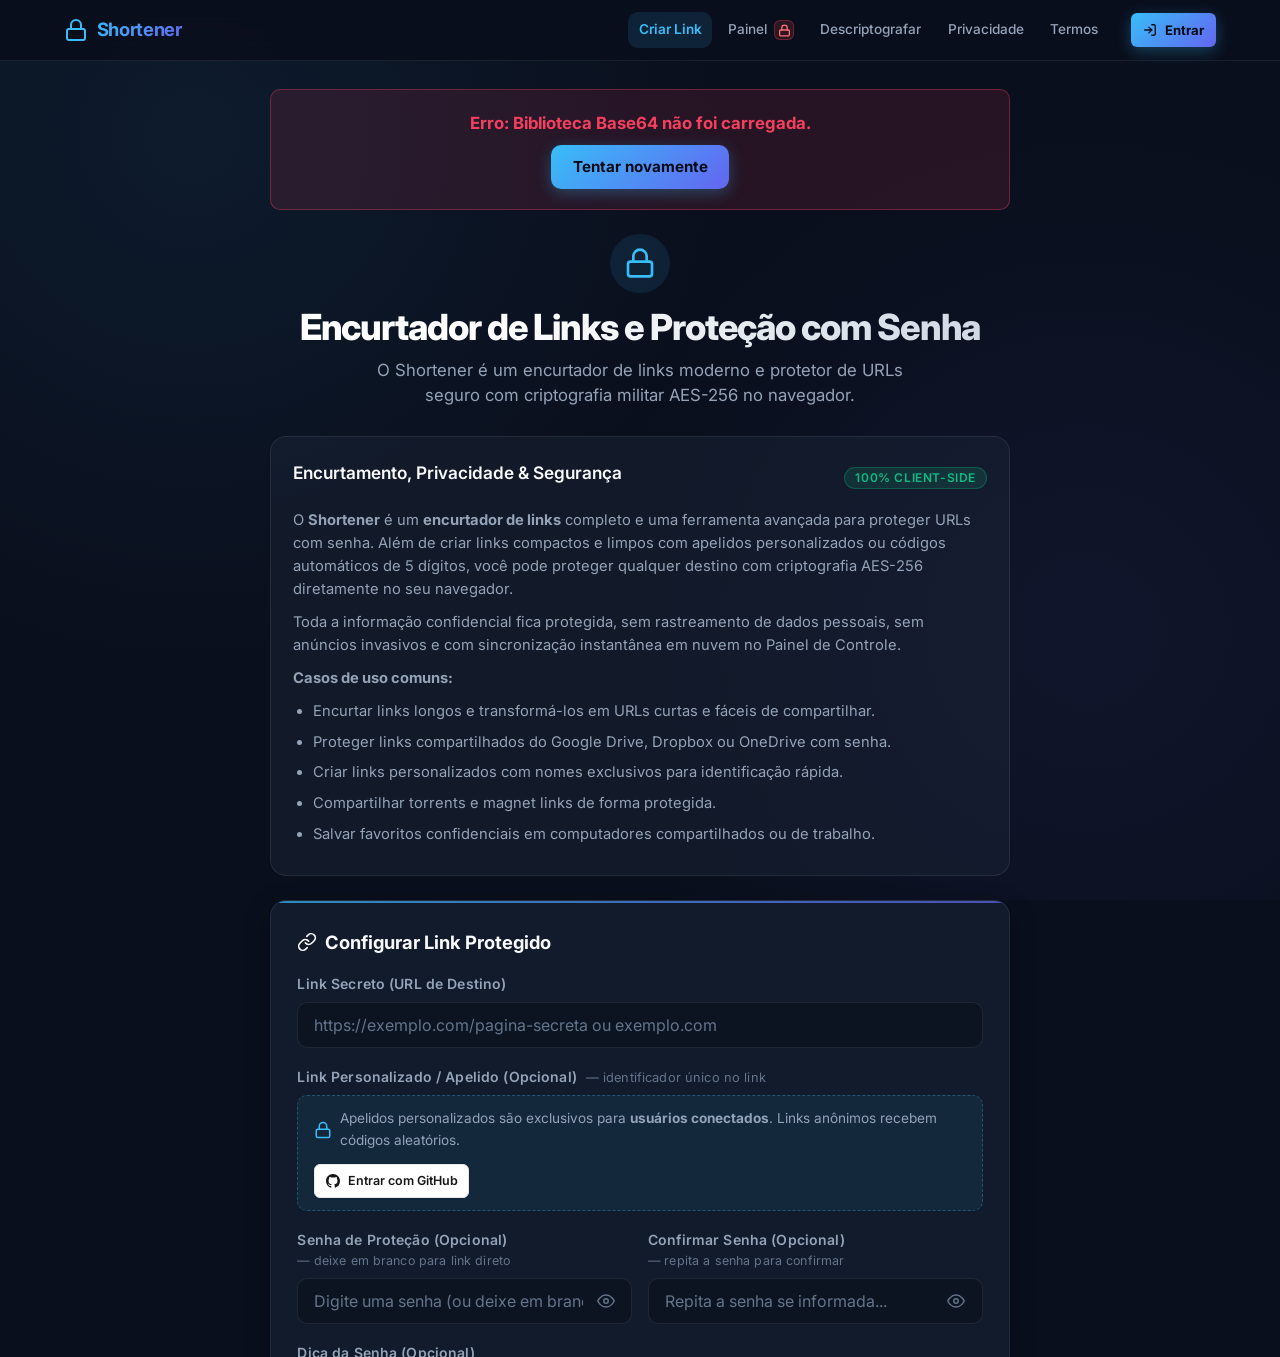
==== index.html @ 04005780 "feat(seo): atualiza titulo, descricao e tags Open Graph com icone oficial para compartilhamento" ====
﻿<!DOCTYPE html>
<html lang="pt-BR">

<head>
  <!-- Metadados -->
  <meta charset="utf-8" />
  <title>Shortener: Encurtador de Links Protegidos</title>
  <meta name="description" content="Shortener: Encurtador de Links Protegidos. Encurte URLs, personalize apelidos e proteja seus links com senha e criptografia militar." />

  <!-- Open Graph / Redes Sociais (WhatsApp, Telegram, Discord, Facebook, etc.) -->
  <meta property="og:type" content="website" />
  <meta property="og:site_name" content="Shortener" />
  <meta property="og:title" content="Shortener: Encurtador de Links Protegidos" />
  <meta property="og:description" content="Shortener: Encurtador de Links Protegidos. Encurte URLs, personalize apelidos e proteja seus links com senha e criptografia militar." />
  <meta property="og:image" content="https://shortener.dedyn.io/favicon.png" />
  <meta property="og:image:secure_url" content="https://shortener.dedyn.io/favicon.png" />
  <meta property="og:image:type" content="image/png" />
  <meta property="og:image:width" content="512" />
  <meta property="og:image:height" content="512" />
  <meta property="og:image:alt" content="Shortener: Encurtador de Links Protegidos" />
  <meta property="og:url" content="https://shortener.dedyn.io/" />

  <!-- Twitter Card -->
  <meta name="twitter:card" content="summary" />
  <meta name="twitter:title" content="Shortener: Encurtador de Links Protegidos" />
  <meta name="twitter:description" content="Shortener: Encurtador de Links Protegidos. Encurte URLs, personalize apelidos e proteja seus links com senha e criptografia militar." />
  <meta name="twitter:image" content="https://shortener.dedyn.io/favicon.png" />
  <!-- Ícones e Viewport -->
  <meta name="viewport" content="width=device-width, initial-scale=1.0, viewport-fit=cover" />
  <link rel="icon" type="image/svg+xml" href="favicon.svg?v=68.0" />
  <link rel="icon" type="image/png" href="favicon.png?v=68.0" />
  <link rel="shortcut icon" type="image/x-icon" href="favicon.ico?v=68.0" />
  <link rel="apple-touch-icon" href="favicon.png?v=68.0" />

  <!-- Estilos -->
  <link rel="stylesheet" href="style.css?v=68.0" type="text/css" />

  <script type="text/javascript" src="config.js?v=68.0"></script>
  <script type="text/javascript" src="b64.js?v=68.0"></script>
  <script type="text/javascript" src="api.js?v=68.0"></script>
  <script type="text/javascript" src="profanity-filter.js?v=68.0"></script>
  <script type="text/javascript" src="supabase-db.js?v=68.0"></script>
  <script type="text/javascript" src="auth.js?v=68.0"></script>
  <script type="text/javascript" src="totp.js?v=68.0"></script>
  <script type="text/javascript" src="tracker.js?v=68.0"></script>
  <script type="text/javascript" src="index.js?v=68.0"></script>
</head>

<body onload="main()">
  <!-- Interface de Desbloqueio (fica oculta em links sem senha para redirecionamento imediato em branco) -->
  <div id="unlock-app" style="display: none;">
    <!-- Cabeçalho Limpo / Minimalista -->
    <header class="site-header site-header-clean">
      <div class="header-container header-container-centered">
        <a href="./criar/" class="brand">
          <svg class="brand-icon" viewBox="0 0 24 24" fill="none" stroke="currentColor" stroke-width="2" stroke-linecap="round" stroke-linejoin="round">
            <rect x="3" y="11" width="18" height="11" rx="2" ry="2"></rect>
            <path d="M7 11V7a5 5 0 0 1 10 0v4"></path>
          </svg>
          <span>Shortener</span>
        </a>
      </div>
    </header>

    <main class="main-content">
      <!-- Aviso para navegadores sem JavaScript -->
      <noscript>
        <div class="noscript-warning">
          <h3>JavaScript Desativado</h3>
          <p>Você precisa ativar o JavaScript no seu navegador para acessar este link bloqueado.</p>
          <p>O Shortener executa toda a criptografia e descriptografia diretamente no seu dispositivo por questões de segurança e privacidade. Nenhum dado do seu link é enviado ou armazenado em servidores externos.</p>
        </div>
      </noscript>

      <!-- Formulário de Desbloqueio -->
      <div class="card form" style="display: none">
        <div class="page-header" style="margin-bottom: 1.5rem;">
          <div style="display: inline-flex; padding: 0.85rem; background: rgba(56, 189, 248, 0.1); border-radius: var(--radius-full); margin-bottom: 0.75rem; color: var(--accent-primary);">
            <svg width="32" height="32" viewBox="0 0 24 24" fill="none" stroke="currentColor" stroke-width="2" stroke-linecap="round" stroke-linejoin="round">
              <rect x="3" y="11" width="18" height="11" rx="2" ry="2"></rect>
              <path d="M7 11V7a5 5 0 0 1 10 0v4"></path>
            </svg>
          </div>
          
          <!-- Apelido do link personalizado se presente -->
          <div id="custom-slug-container" style="display: none; margin-bottom: 0.5rem;">
            <span class="badge badge-info" id="custom-slug-badge" style="font-size: 0.85rem; padding: 0.35rem 0.8rem;">
              <svg width="14" height="14" viewBox="0 0 24 24" fill="none" stroke="currentColor" stroke-width="2" stroke-linecap="round" stroke-linejoin="round">
                <path d="M10 13a5 5 0 0 0 7.54.54l3-3a5 5 0 0 0-7.07-7.07l-1.72 1.71"></path>
                <path d="M14 11a5 5 0 0 0-7.54-.54l-3 3a5 5 0 0 0 7.07 7.07l1.71-1.71"></path>
              </svg>
              <span id="custom-slug-text"></span>
            </span>
          </div>

          <h1>Link Protegido</h1>
          <p>Digite a senha para descriptografar e acessar o link de destino.</p>
        </div>

        <!-- Dica de senha -->
        <div id="hint-container" style="display: none;">
          <div class="hint-badge">
            <svg width="18" height="18" viewBox="0 0 24 24" fill="none" stroke="currentColor" stroke-width="2" stroke-linecap="round" stroke-linejoin="round">
              <circle cx="12" cy="12" r="10"></circle>
              <line x1="12" y1="16" x2="12" y2="12"></line>
              <line x1="12" y1="8" x2="12.01" y2="8"></line>
            </svg>
            <span id="hint"></span>
          </div>
        </div>

        <div class="form-group">
          <label for="password">Senha de Acesso</label>
          <div class="input-wrapper">
            <input type="password" id="password" class="has-toggle" placeholder="Digite a senha..." autofocus />
            <button type="button" class="input-icon-btn" onclick="togglePasswordVisibility('password', this)" title="Alternar visibilidade da senha" aria-label="Alternar visibilidade da senha">
              <svg width="18" height="18" viewBox="0 0 24 24" fill="none" stroke="currentColor" stroke-width="2" stroke-linecap="round" stroke-linejoin="round">
                <path d="M1 12s4-8 11-8 11 8 11 8-4 8-11 8-11-8-11-8z"></path>
                <circle cx="12" cy="12" r="3"></circle>
              </svg>
            </button>
          </div>
        </div>

        <button id="unlockbutton" class="btn btn-primary btn-block">
          <svg width="18" height="18" viewBox="0 0 24 24" fill="none" stroke="currentColor" stroke-width="2" stroke-linecap="round" stroke-linejoin="round">
            <rect x="3" y="11" width="18" height="11" rx="2" ry="2"></rect>
            <path d="M7 11V7a5 5 0 0 1 9.9-1"></path>
          </svg>
          Desbloquear Link
        </button>
      </div>

      <!-- Exibição de Erros -->
      <div class="error-banner error" style="display: none">
        <h3>
          <svg width="20" height="20" viewBox="0 0 24 24" fill="none" stroke="currentColor" stroke-width="2" stroke-linecap="round" stroke-linejoin="round">
            <circle cx="12" cy="12" r="10"></circle>
            <line x1="12" y1="8" x2="12" y2="12"></line>
            <line x1="12" y1="16" x2="12.01" y2="16"></line>
          </svg>
          Não foi possível desbloquear
        </h3>
        <p id="errortext">Erro</p>
        <div class="btn-group">
          <button class="btn btn-primary" onclick="main()">
            <svg width="16" height="16" viewBox="0 0 24 24" fill="none" stroke="currentColor" stroke-width="2" stroke-linecap="round" stroke-linejoin="round">
              <path d="M23 4v6h-6"></path>
              <path d="M20.49 15a9 9 0 1 1-2.12-9.36L23 10"></path>
            </svg>
            Tentar novamente
          </button>
          <a href="./criar/?focus=1" class="btn btn-secondary">
            <svg width="16" height="16" viewBox="0 0 24 24" fill="none" stroke="currentColor" stroke-width="2" stroke-linecap="round" stroke-linejoin="round">
              <path d="M12 5v14"></path>
              <path d="M5 12h14"></path>
            </svg>
            Criar um link
          </a>
          <a href="./descriptografar" id="no-redirect" class="btn btn-secondary" target="_blank">
            Descriptografar sem redirecionar
          </a>
        </div>
      </div>
    </main>

    <!-- Rodapé -->
    <footer>
      <p>
        Shortener &bull; <strong>Doug Retro Games</strong> &bull; 
        <a href="./privacidade/">Privacidade</a> &bull; 
        <a href="./termos/">Termos de Uso</a>
      </p>
    </footer>
  </div>

  <script>
    function togglePasswordVisibility(inputId, btn) {
      const input = document.getElementById(inputId);
      if (input.type === 'password') {
        input.type = 'text';
        btn.innerHTML = `<svg width="18" height="18" viewBox="0 0 24 24" fill="none" stroke="currentColor" stroke-width="2" stroke-linecap="round" stroke-linejoin="round"><path d="M17.94 17.94A10.07 10.07 0 0 1 12 20c-7 0-11-8-11-8a18.45 18.45 0 0 1 5.06-5.94M9.9 4.24A9.12 9.12 0 0 1 12 4c7 0 11 8 11 8a18.5 18.5 0 0 1-2.16 3.19m-6.72-1.07a3 3 0 1 1-4.24-4.24"></path><line x1="1" y1="1" x2="23" y2="23"></line></svg>`;
      } else {
        input.type = 'password';
        btn.innerHTML = `<svg width="18" height="18" viewBox="0 0 24 24" fill="none" stroke="currentColor" stroke-width="2" stroke-linecap="round" stroke-linejoin="round"><path d="M1 12s4-8 11-8 11 8 11 8-4 8-11 8-11-8-11-8z"></path><circle cx="12" cy="12" r="3"></circle></svg>`;
      }
    }
  </script>
</body>

</html>
---- style.css ----
/**
 * Shortener - Modern Dark Theme Design System
 * 100% Adaptado e Otimizado para Dispositivos Móveis & Desktops
 */

@import url('https://fonts.googleapis.com/css2?family=Inter:wght@400;500;600;700&family=JetBrains+Mono:wght@400;500&display=swap');

:root {
  --bg-main: #0a0f1d;
  --bg-card: rgba(21, 30, 48, 0.85);
  --bg-card-hover: rgba(27, 39, 62, 0.95);
  --bg-input: rgba(13, 20, 34, 0.9);
  --bg-input-focus: rgba(15, 23, 42, 1);
  --bg-subtle: rgba(255, 255, 255, 0.04);
  
  --border-color: rgba(255, 255, 255, 0.08);
  --border-focus: #38bdf8;
  --border-glow: rgba(56, 189, 248, 0.25);
  
  --text-primary: #f8fafc;
  --text-secondary: #94a3b8;
  --text-muted: #64748b;
  
  --accent-primary: #38bdf8;
  --accent-primary-hover: #0ea5e9;
  --accent-emerald: #10b981;
  --accent-emerald-hover: #059669;
  --accent-gradient: linear-gradient(135deg, #38bdf8 0%, #6366f1 100%);
  --accent-gradient-hover: linear-gradient(135deg, #0ea5e9 0%, #4f46e5 100%);
  
  --danger: #f43f5e;
  --danger-bg: rgba(244, 63, 94, 0.12);
  --danger-border: rgba(244, 63, 94, 0.35);
  
  --success: #10b981;
  --success-bg: rgba(16, 185, 129, 0.12);
  --success-border: rgba(16, 185, 129, 0.35);
  
  --warning: #f59e0b;
  --warning-bg: rgba(245, 158, 11, 0.12);
  --warning-border: rgba(245, 158, 11, 0.35);

  --radius-sm: 6px;
  --radius-md: 10px;
  --radius-lg: 16px;
  --radius-full: 9999px;
  
  --shadow-sm: 0 2px 8px rgba(0, 0, 0, 0.2);
  --shadow-md: 0 8px 24px rgba(0, 0, 0, 0.35);
  --shadow-lg: 0 16px 40px rgba(0, 0, 0, 0.5);
  --shadow-glow: 0 0 25px rgba(56, 189, 248, 0.2);
  
  --transition-fast: 0.15s ease;
  --transition-normal: 0.25s cubic-bezier(0.4, 0, 0.2, 1);

  --touch-target: 44px;
}

/* Reset e Base */
*, *::before, *::after {
  box-sizing: border-box;
  margin: 0;
  padding: 0;
  -webkit-tap-highlight-color: transparent;
}

html {
  font-family: 'Inter', -apple-system, BlinkMacSystemFont, "Segoe UI", Roboto, sans-serif;
  background-color: var(--bg-main);
  color: var(--text-primary);
  line-height: 1.6;
  -webkit-font-smoothing: antialiased;
  -moz-osx-font-smoothing: grayscale;
  min-height: 100%;
  text-size-adjust: 100%;
  -webkit-text-size-adjust: 100%;
}

body {
  min-height: 100vh;
  min-height: -webkit-fill-available;
  display: flex;
  flex-direction: column;
  background: 
    radial-gradient(circle at 15% 15%, rgba(56, 189, 248, 0.07) 0%, transparent 40%),
    radial-gradient(circle at 85% 70%, rgba(99, 102, 241, 0.07) 0%, transparent 40%),
    var(--bg-main);
  background-attachment: fixed;
  padding: 0;
  margin: 0;
  overflow-x: hidden;
}

/* Header & Navbar */
.site-header {
  border-bottom: 1px solid var(--border-color);
  background: rgba(10, 15, 29, 0.92);
  backdrop-filter: blur(14px);
  -webkit-backdrop-filter: blur(14px);
  position: sticky;
  top: 0;
  z-index: 100;
  width: 100%;
}

.header-container {
  max-width: 1200px;
  width: 100%;
  margin: 0 auto;
  padding: 0.75rem 1.5rem;
  display: flex;
  justify-content: space-between;
  align-items: center;
  gap: 1rem;
}

.header-container.header-container-centered {
  justify-content: center;
}

.brand {
  display: flex;
  align-items: center;
  gap: 0.55rem;
  text-decoration: none;
  color: var(--text-primary);
  font-weight: 700;
  font-size: 1.15rem;
  letter-spacing: -0.02em;
  flex-shrink: 0;
  transition: opacity var(--transition-fast);
}

.brand:hover {
  opacity: 0.9;
}

.brand-icon {
  width: 24px;
  height: 24px;
  color: var(--accent-primary);
  flex-shrink: 0;
}

.brand span {
  background: var(--accent-gradient);
  -webkit-background-clip: text;
  -webkit-text-fill-color: transparent;
}

.site-header nav {
  display: flex;
  align-items: center;
  margin-left: auto;
}

.nav-links {
  display: flex;
  align-items: center;
  justify-content: flex-end;
  gap: 0.35rem;
  list-style: none;
  margin: 0;
  padding: 0;
}

.nav-link {
  color: var(--text-secondary);
  text-decoration: none;
  font-size: 0.85rem;
  font-weight: 500;
  padding: 0.4rem 0.65rem;
  border-radius: var(--radius-md);
  transition: all var(--transition-fast);
  white-space: nowrap;
  display: inline-flex;
  align-items: center;
  min-height: 36px;
}

.nav-link:hover {
  color: var(--text-primary);
  background: var(--bg-subtle);
}

.nav-link.active {
  color: var(--accent-primary);
  background: rgba(56, 189, 248, 0.12);
  font-weight: 600;
}

/* Link de Painel Bloqueado para Visitantes */
.nav-link.nav-link-locked {
  display: inline-flex;
  align-items: center;
  gap: 0.45rem;
}

.nav-lock-badge {
  display: inline-flex;
  align-items: center;
  justify-content: center;
  width: 20px;
  height: 20px;
  border-radius: var(--radius-sm);
  background: rgba(239, 68, 68, 0.15);
  border: 1px solid rgba(239, 68, 68, 0.35);
  color: #f87171;
  transition: all var(--transition-fast);
  flex-shrink: 0;
}

.nav-link:hover .nav-lock-badge {
  background: rgba(239, 68, 68, 0.25);
  border-color: rgba(239, 68, 68, 0.55);
  color: #fca5a5;
  transform: scale(1.05);
}

.nav-link.active .nav-lock-badge {
  background: rgba(56, 189, 248, 0.15);
  border-color: rgba(56, 189, 248, 0.4);
  color: var(--accent-primary);
}

.github-badge {
  display: inline-flex;
  align-items: center;
  gap: 0.4rem;
  color: var(--text-secondary);
  background: var(--bg-subtle);
  border: 1px solid var(--border-color);
  padding: 0.35rem 0.7rem;
  border-radius: var(--radius-full);
  font-size: 0.8rem;
  font-weight: 500;
  text-decoration: none;
  transition: all var(--transition-fast);
  white-space: nowrap;
  min-height: 36px;
}

.github-badge:hover {
  color: var(--text-primary);
  border-color: rgba(255, 255, 255, 0.2);
  background: rgba(255, 255, 255, 0.08);
}

.auth-slot {
  display: inline-flex;
  align-items: center;
  flex-shrink: 0;
  order: 3;
  margin-left: 0.4rem;
}

.mobile-menu-toggle {
  display: none;
  background: rgba(255, 255, 255, 0.05);
  border: 1px solid var(--border-color);
  color: var(--text-primary);
  width: 38px;
  height: 38px;
  border-radius: var(--radius-md);
  cursor: pointer;
  align-items: center;
  justify-content: center;
  padding: 0;
  flex-shrink: 0;
  transition: all var(--transition-fast);
}

.mobile-menu-toggle:hover {
  background: rgba(255, 255, 255, 0.1);
  border-color: var(--accent-primary);
  color: var(--accent-primary);
}

.mobile-menu-toggle .hamburger-icon-close {
  display: none;
}

.site-header.mobile-nav-open .mobile-menu-toggle {
  background: rgba(56, 189, 248, 0.15);
  border-color: var(--accent-primary);
  color: var(--accent-primary);
}

.site-header.mobile-nav-open .mobile-menu-toggle .hamburger-icon-open {
  display: none;
}

.site-header.mobile-nav-open .mobile-menu-toggle .hamburger-icon-close {
  display: block;
}

@keyframes slideDownNav {
  from {
    opacity: 0;
    transform: translateY(-8px);
  }
  to {
    opacity: 1;
    transform: translateY(0);
  }
}

@keyframes spin {
  0% {
    transform: rotate(0deg);
  }
  100% {
    transform: rotate(360deg);
  }
}

.spinner {
  display: inline-block;
  width: 16px;
  height: 16px;
  border: 2px solid rgba(255, 255, 255, 0.3);
  border-top-color: #ffffff;
  border-radius: 50%;
  animation: spin 0.8s linear infinite;
  vertical-align: middle;
  box-sizing: border-box;
}

.spinner-primary {
  border: 2px solid rgba(56, 189, 248, 0.2);
  border-top-color: var(--accent-primary);
}

/* Desktop default labels */
.auth-btn-text-mobile {
  display: none;
}
.auth-btn-text-desktop {
  display: inline;
}

@media (max-width: 860px), (orientation: landscape) and (max-height: 550px) {
  .site-header {
    width: 100%;
    overflow-x: clip;
  }

  .header-container {
    padding: 0.45rem 0.75rem !important;
    display: grid !important;
    grid-template-columns: 1fr auto 1fr !important;
    align-items: center !important;
    gap: 0.35rem !important;
    position: relative !important;
    width: 100% !important;
    box-sizing: border-box !important;
  }

  .brand {
    grid-column: 1 !important;
    justify-self: start !important;
    display: inline-flex !important;
    align-items: center !important;
    flex: 0 0 auto !important;
    font-size: 0.95rem !important;
    gap: 0.35rem !important;
    min-width: 0 !important;
    white-space: nowrap !important;
  }

  .brand-icon {
    width: 18px !important;
    height: 18px !important;
    flex-shrink: 0 !important;
  }

  .brand span {
    white-space: nowrap !important;
    font-weight: 700 !important;
  }

  /* Botão de Autenticação / Perfil do Usuário rigorosamente centralizado no meio exato do cabeçalho via CSS Grid */
  .auth-slot {
    grid-column: 2 !important;
    justify-self: center !important;
    margin: 0 auto !important;
    display: inline-flex !important;
    align-items: center !important;
    justify-content: center !important;
    position: static !important;
    transform: none !important;
    min-width: 0 !important;
    max-width: 100% !important;
    pointer-events: auto !important;
  }

  .auth-btn-text-desktop {
    display: none !important;
  }

  .auth-btn-text-mobile {
    display: inline !important;
  }

  .auth-slot .auth-login-btn {
    display: inline-flex !important;
    align-items: center !important;
    padding: 0.25rem 0.55rem !important;
    font-size: 0.76rem !important;
    min-height: 30px !important;
    height: 30px !important;
    gap: 0.3rem !important;
    white-space: nowrap !important;
    flex-shrink: 0 !important;
  }

  .user-profile-menu {
    display: inline-flex !important;
    flex-direction: row !important;
    flex-wrap: nowrap !important;
    align-items: center !important;
    gap: 0.25rem !important;
    min-width: 0 !important;
    max-width: 100% !important;
  }

  .user-avatar-btn {
    display: inline-flex !important;
    align-items: center !important;
    padding: 0.15rem 0.4rem 0.15rem 0.2rem !important;
    font-size: 0.72rem !important;
    min-height: 30px !important;
    height: 30px !important;
    gap: 0.25rem !important;
    min-width: 0 !important;
    max-width: 115px !important;
    flex-shrink: 1 !important;
  }

  .user-avatar-img {
    width: 20px !important;
    height: 20px !important;
    flex-shrink: 0 !important;
  }

  .user-name-label {
    max-width: 70px !important;
    font-size: 0.72rem !important;
    overflow: hidden !important;
    text-overflow: ellipsis !important;
    white-space: nowrap !important;
    display: inline-block !important;
  }

  .user-logout-btn {
    display: inline-flex !important;
    align-items: center !important;
    padding: 0.2rem 0.4rem !important;
    font-size: 0.72rem !important;
    min-height: 30px !important;
    height: 30px !important;
    gap: 0.2rem !important;
    flex-shrink: 0 !important;
    white-space: nowrap !important;
  }

  .user-logout-btn svg {
    width: 12px !important;
    height: 12px !important;
  }

  .mobile-menu-toggle {
    grid-column: 3 !important;
    justify-self: end !important;
    display: inline-flex !important;
    align-items: center !important;
    justify-content: center !important;
    width: 32px !important;
    height: 32px !important;
    min-width: 32px !important;
    min-height: 32px !important;
    padding: 0 !important;
    flex-shrink: 0 !important;
  }

  .mobile-menu-toggle svg {
    width: 18px !important;
    height: 18px !important;
  }

  .site-header nav {
    display: none;
    width: 100%;
    position: absolute;
    top: 100%;
    left: 0;
    right: 0;
    background: rgba(13, 20, 34, 0.98);
    backdrop-filter: blur(20px);
    -webkit-backdrop-filter: blur(20px);
    border-bottom: 1px solid var(--border-color);
    padding: 1rem 1.25rem 1.25rem 1.25rem;
    box-shadow: var(--shadow-lg);
    animation: slideDownNav 0.25s cubic-bezier(0.16, 1, 0.3, 1);
    z-index: 999;
    max-height: calc(100vh - 55px);
    overflow-y: auto;
    -webkit-overflow-scrolling: touch;
  }

  .site-header.mobile-nav-open nav {
    display: block !important;
  }

  .nav-links {
    flex-direction: column;
    align-items: stretch;
    gap: 0.4rem;
  }

  .nav-link {
    width: 100%;
    padding: 0.75rem 1rem;
    font-size: 0.95rem;
    border-radius: var(--radius-md);
  }

  .nav-link.nav-link-locked {
    display: flex;
    align-items: center;
    justify-content: space-between;
    width: 100%;
  }

  .nav-link.nav-link-locked .nav-lock-badge {
    margin-left: auto;
    width: 22px;
    height: 22px;
  }

  .github-badge {
    width: 100%;
    justify-content: center;
    padding: 0.65rem 1rem;
    margin-top: 0.25rem;
  }
}

/* Layout Principal */
.main-content {
  flex: 1;
  max-width: 780px;
  width: 100%;
  margin: 1.75rem auto;
  padding: 0 1.25rem;
}

/* Hero & Cabeçalhos de Página */
.page-header {
  text-align: center;
  margin-bottom: 1.75rem;
}

.page-header h1 {
  font-size: clamp(1.6rem, 5vw, 2.25rem);
  font-weight: 800;
  letter-spacing: -0.03em;
  line-height: 1.25;
  margin-bottom: 0.5rem;
  background: linear-gradient(135deg, #ffffff 30%, #cbd5e1 100%);
  -webkit-background-clip: text;
  -webkit-text-fill-color: transparent;
}

.page-header p {
  color: var(--text-secondary);
  font-size: clamp(0.92rem, 2.5vw, 1.05rem);
  max-width: 580px;
  margin: 0 auto;
  line-height: 1.5;
}

/* Cards e Contêineres */
.card {
  background: var(--bg-card);
  border: 1px solid var(--border-color);
  border-radius: var(--radius-lg);
  padding: 1.65rem;
  box-shadow: var(--shadow-md);
  backdrop-filter: blur(16px);
  -webkit-backdrop-filter: blur(16px);
  margin-bottom: 1.5rem;
  position: relative;
  overflow: hidden;
  transition: border-color var(--transition-normal);
}

.card::before {
  content: '';
  position: absolute;
  top: 0;
  left: 0;
  right: 0;
  height: 2px;
  background: var(--accent-gradient);
  opacity: 0.7;
}

.card-title {
  font-size: 1.15rem;
  font-weight: 700;
  margin-bottom: 1rem;
  color: var(--text-primary);
  display: flex;
  align-items: center;
  gap: 0.5rem;
}

.info-card {
  background: rgba(30, 41, 59, 0.4);
  border: 1px solid var(--border-color);
  border-radius: var(--radius-lg);
  padding: 1.35rem;
  margin-bottom: 1.5rem;
}

.info-card h2 {
  font-size: 1.08rem;
  font-weight: 600;
  margin-bottom: 0.65rem;
  color: var(--text-primary);
}

.info-card p {
  color: var(--text-secondary);
  font-size: 0.92rem;
  margin-bottom: 0.65rem;
  line-height: 1.55;
}

.info-card ul, .info-card ol {
  padding-left: 1.25rem;
  color: var(--text-secondary);
  font-size: 0.92rem;
}

.info-card li {
  margin-bottom: 0.45rem;
}

.info-card a, p a {
  color: var(--accent-primary);
  text-decoration: none;
  transition: color var(--transition-fast);
}

.info-card a:hover, p a:hover {
  text-decoration: underline;
  color: #7dd3fc;
}

/* Badges e Pílulas */
.badge {
  display: inline-flex;
  align-items: center;
  gap: 0.35rem;
  padding: 0.25rem 0.65rem;
  border-radius: var(--radius-full);
  font-size: 0.75rem;
  font-weight: 600;
  text-transform: uppercase;
  letter-spacing: 0.05em;
  line-height: 1;
}

.badge-privacy {
  background: rgba(16, 185, 129, 0.15);
  color: var(--accent-emerald);
  border: 1px solid rgba(16, 185, 129, 0.3);
}

.badge-info {
  background: rgba(56, 189, 248, 0.15);
  color: var(--accent-primary);
  border: 1px solid rgba(56, 189, 248, 0.3);
}

.provider-badge.github {
  background: rgba(255, 255, 255, 0.08);
  color: #f1f5f9;
  border: 1px solid rgba(255, 255, 255, 0.2);
}

.provider-badge.google {
  background: rgba(66, 133, 244, 0.15);
  color: #93c5fd;
  border: 1px solid rgba(66, 133, 244, 0.35);
}

/* Formulários & Campos de Entrada */
.form-group, .labeled-input {
  margin-bottom: 1.15rem;
}

label {
  display: block;
  font-size: 0.875rem;
  font-weight: 600;
  color: var(--text-secondary);
  margin-bottom: 0.4rem;
  letter-spacing: 0.01em;
}

.input-wrapper {
  position: relative;
  display: flex;
  align-items: center;
  width: 100%;
}

input[type="text"],
input[type="url"],
input[type="password"],
textarea {
  width: 100%;
  padding: 0.75rem 1rem;
  background: var(--bg-input);
  border: 1px solid var(--border-color);
  border-radius: var(--radius-md);
  color: var(--text-primary);
  font-family: inherit;
  font-size: 1rem; /* 16px no mobile previne zoom indesejado no iOS Safari */
  transition: all var(--transition-fast);
  outline: none;
  min-height: var(--touch-target);
}

input[type="password"].has-toggle,
input[type="text"].has-toggle {
  padding-right: 3rem;
}

/* Oculta os botões nativos redundantes de revelar senha em navegadores (Edge, IE, WebKit) */
input[type="password"]::-ms-reveal,
input[type="password"]::-ms-clear,
input[type="password"]::-webkit-credentials-auto-fill-button,
input[type="password"]::-webkit-contacts-auto-fill-button {
  display: none !important;
  visibility: hidden !important;
  pointer-events: none !important;
  width: 0 !important;
  height: 0 !important;
}

input[type="text"]:focus,
input[type="url"]:focus,
input[type="password"]:focus,
textarea:focus {
  background: var(--bg-input-focus);
  border-color: var(--border-focus);
  box-shadow: var(--shadow-glow);
}

input::placeholder,
textarea::placeholder {
  color: var(--text-muted);
}

textarea {
  resize: vertical;
  min-height: 75px;
  padding: 0.75rem 1rem;
}

.input-icon-btn {
  position: absolute;
  right: 0.4rem;
  width: 40px;
  height: 40px;
  background: none;
  border: none;
  color: var(--text-muted);
  cursor: pointer;
  display: flex;
  align-items: center;
  justify-content: center;
  border-radius: var(--radius-sm);
  transition: color var(--transition-fast);
}

.input-icon-btn:hover, .input-icon-btn:active {
  color: var(--text-primary);
}

/* Custom Slug Container & Input Prefix */
.slug-input-group {
  display: flex;
  align-items: center;
  background: var(--bg-input);
  border: 1px solid var(--border-color);
  border-radius: var(--radius-md);
  overflow: hidden;
  transition: all var(--transition-fast);
  width: 100%;
}

.slug-input-group:focus-within {
  border-color: var(--border-focus);
  box-shadow: var(--shadow-glow);
  background: var(--bg-input-focus);
}

.slug-prefix {
  padding: 0.75rem 0.6rem 0.75rem 0.85rem;
  color: var(--accent-primary);
  font-family: 'JetBrains Mono', monospace;
  font-size: 0.9rem;
  font-weight: 600;
  user-select: none;
  background: rgba(56, 189, 248, 0.05);
  border-right: 1px solid var(--border-color);
  flex-shrink: 0;
}

.slug-input-group input {
  border: none !important;
  background: transparent !important;
  box-shadow: none !important;
  padding-left: 0.75rem;
  flex: 1;
  min-width: 0;
}

.slug-status {
  font-size: 0.82rem;
  margin-top: 0.45rem;
  display: flex;
  align-items: center;
  gap: 0.4rem;
  transition: all var(--transition-fast);
  line-height: 1.4;
}

.slug-status span {
  display: inline;
  flex: 1;
}

.slug-status svg {
  flex-shrink: 0;
}

.slug-status.available {
  color: var(--accent-emerald);
}

.slug-status.exists {
  color: var(--warning);
}

/* Split Rows (Senhas lado a lado no desktop, empilhadas no mobile) */
.split-row {
  display: grid;
  grid-template-columns: 1fr 1fr;
  gap: 1rem;
  align-items: stretch;
}

.split-row .form-group {
  display: flex;
  flex-direction: column;
  justify-content: space-between;
  margin-bottom: 1.15rem;
}

.split-row .form-group label {
  min-height: 2.3rem;
  display: flex;
  flex-direction: column;
  justify-content: flex-end;
  margin-bottom: 0.4rem;
}

.split-row .form-group .input-wrapper {
  margin-top: auto;
}

/* Checkboxes & Toggles */
.checkbox-group {
  display: flex;
  align-items: center;
  gap: 0.65rem;
  margin-bottom: 0.75rem;
  cursor: pointer;
  min-height: 32px;
}

.checkbox-group input[type="checkbox"] {
  appearance: none;
  -webkit-appearance: none;
  width: 20px;
  height: 20px;
  min-height: 20px;
  border: 1.5px solid var(--border-color);
  border-radius: 4px;
  background: var(--bg-input);
  cursor: pointer;
  display: grid;
  place-content: center;
  transition: all var(--transition-fast);
  flex-shrink: 0;
}

.checkbox-group input[type="checkbox"]:checked {
  background: var(--accent-primary);
  border-color: var(--accent-primary);
}

.checkbox-group input[type="checkbox"]:checked::before {
  content: "";
  width: 9px;
  height: 5px;
  border-left: 2px solid #000;
  border-bottom: 2px solid #000;
  transform: rotate(-45deg) translate(1px, -1px);
}

.checkbox-group label {
  margin-bottom: 0;
  cursor: pointer;
  user-select: none;
  font-weight: 500;
  font-size: 0.88rem;
  line-height: 1.35;
}

/* Opções Avançadas (Details / Summary) */
details {
  border: 1px solid var(--border-color);
  border-radius: var(--radius-md);
  background: var(--bg-subtle);
  padding: 0.75rem 1rem;
  margin-bottom: 1.25rem;
  transition: background var(--transition-fast);
}

details[open] {
  background: rgba(255, 255, 255, 0.03);
}

summary {
  cursor: pointer;
  font-size: 0.9rem;
  font-weight: 600;
  color: var(--text-secondary);
  user-select: none;
  display: flex;
  align-items: center;
  justify-content: space-between;
  list-style: none;
  min-height: 32px;
}

summary::-webkit-details-marker {
  display: none;
}

summary::after {
  content: '▼';
  font-size: 0.7rem;
  transition: transform var(--transition-fast);
  color: var(--text-muted);
}

details[open] summary::after {
  transform: rotate(180deg);
}

.details-content {
  margin-top: 0.85rem;
  padding-top: 0.75rem;
  border-top: 1px solid var(--border-color);
}

/* Botões */
.btn {
  display: inline-flex;
  align-items: center;
  justify-content: center;
  gap: 0.5rem;
  padding: 0.75rem 1.35rem;
  font-size: 0.95rem;
  font-weight: 600;
  border-radius: var(--radius-md);
  border: none;
  cursor: pointer;
  text-decoration: none;
  transition: all var(--transition-fast);
  white-space: nowrap;
  font-family: inherit;
  min-height: var(--touch-target);
  touch-action: manipulation;
}

.btn-sm {
  padding: 0.4rem 0.75rem;
  font-size: 0.82rem;
  border-radius: var(--radius-sm);
  min-height: 34px;
}

.btn-primary {
  background: var(--accent-gradient);
  color: #050b17;
  font-weight: 700;
  box-shadow: 0 4px 15px rgba(56, 189, 248, 0.3);
}

.btn-primary:hover {
  background: var(--accent-gradient-hover);
  transform: translateY(-1px);
  box-shadow: 0 6px 20px rgba(56, 189, 248, 0.45);
}

.btn-primary:active {
  transform: translateY(0);
  opacity: 0.95;
}

.btn-secondary {
  background: rgba(255, 255, 255, 0.08);
  color: var(--text-primary);
  border: 1px solid var(--border-color);
}

.btn-secondary:hover {
  background: rgba(255, 255, 255, 0.14);
  border-color: rgba(255, 255, 255, 0.2);
}

.btn-secondary:active {
  background: rgba(255, 255, 255, 0.18);
}

/* Botão Oficial GitHub (Fundo branco, texto e ícone pretos) */
.btn-github {
  background: #ffffff !important;
  color: #1f2328 !important;
  border: 1px solid #d0d7de !important;
  font-weight: 600;
  display: inline-flex;
  align-items: center;
  justify-content: center;
  gap: 0.5rem;
  box-shadow: 0 1px 2px rgba(0, 0, 0, 0.12);
  transition: all var(--transition-fast);
}

.btn-github svg {
  fill: #1f2328 !important;
  color: #1f2328 !important;
  flex-shrink: 0;
}

.btn-github:hover {
  background: #f3f4f6 !important;
  color: #000000 !important;
  border-color: #bbc0c4 !important;
  box-shadow: 0 3px 8px rgba(0, 0, 0, 0.18);
  transform: translateY(-1px);
}

.btn-github:hover svg {
  fill: #000000 !important;
  color: #000000 !important;
}

.btn-github:active {
  background: #e5e7eb !important;
  transform: translateY(0);
  box-shadow: 0 1px 2px rgba(0, 0, 0, 0.15);
}

.btn-danger {
  background: rgba(244, 63, 94, 0.15);
  color: #fda4af;
  border: 1px solid rgba(244, 63, 94, 0.3);
}

.btn-danger:hover {
  background: rgba(244, 63, 94, 0.25);
  border-color: rgba(244, 63, 94, 0.5);
  color: #fff;
}

.btn-block {
  width: 100%;
}

.btn-group {
  display: flex;
  flex-wrap: wrap;
  gap: 0.6rem;
  margin-top: 0.75rem;
}

/* Área de Saída (Output Box) */
.output-box {
  background: rgba(10, 15, 29, 0.9);
  border: 1px solid var(--border-color);
  border-radius: var(--radius-md);
  padding: 0.9rem;
  margin-top: 0.75rem;
}

.output-box input {
  font-family: 'JetBrains Mono', monospace;
  font-size: 0.88rem;
  color: #7dd3fc;
  background: rgba(0, 0, 0, 0.4);
}

/* Histórico de Links Salvos */
.history-list {
  display: flex;
  flex-direction: column;
  gap: 0.75rem;
  margin-top: 1rem;
}

.history-item {
  background: rgba(13, 20, 34, 0.7);
  border: 1px solid var(--border-color);
  border-radius: var(--radius-md);
  padding: 0.9rem 1.1rem;
  display: flex;
  justify-content: space-between;
  align-items: center;
  flex-wrap: wrap;
  gap: 0.75rem;
  transition: all var(--transition-fast);
}

.history-item:hover {
  border-color: rgba(56, 189, 248, 0.3);
  background: rgba(17, 26, 46, 0.9);
}

.history-info {
  display: flex;
  flex-direction: column;
  gap: 0.25rem;
  overflow: hidden;
  flex: 1;
  min-width: 200px;
}

.history-slug {
  font-weight: 700;
  color: var(--accent-primary);
  font-family: 'JetBrains Mono', monospace;
  font-size: 0.92rem;
  word-break: break-all;
}

.history-target {
  font-size: 0.82rem;
  color: var(--text-muted);
  white-space: nowrap;
  overflow: hidden;
  text-overflow: ellipsis;
}

.history-date {
  font-size: 0.75rem;
  color: var(--text-muted);
}

.history-actions {
  display: flex;
  align-items: center;
  gap: 0.4rem;
  flex-shrink: 0;
}

/* Toast / Alerta de Sucesso */
.alert-toast {
  display: flex;
  align-items: center;
  gap: 0.5rem;
  font-size: 0.875rem;
  color: var(--accent-emerald);
  margin-top: 0.6rem;
  opacity: 0;
  transform: translateY(4px);
  transition: all var(--transition-normal);
  padding: 0.4rem 0.2rem;
}

.alert-toast.visible {
  opacity: 1;
  transform: translateY(0);
}

/* Caixas de Erro & Aviso */
.error-banner {
  background: var(--danger-bg);
  border: 1px solid var(--danger-border);
  border-radius: var(--radius-md);
  padding: 1.25rem;
  color: #fecdd3;
  margin-bottom: 1.5rem;
  text-align: center;
}

.error-banner h3 {
  color: var(--danger);
  font-size: 1.05rem;
  margin-bottom: 0.5rem;
  display: flex;
  align-items: center;
  justify-content: center;
  gap: 0.4rem;
}

.error-banner p {
  color: #fda4af;
  font-size: 0.92rem;
  margin-bottom: 1rem;
}

.error-banner .btn-group {
  justify-content: center;
}

.noscript-warning {
  background: var(--warning-bg);
  border: 1px solid var(--warning-border);
  border-radius: var(--radius-lg);
  padding: 1.35rem;
  color: #fef3c7;
  margin-bottom: 1.5rem;
}

.noscript-warning h3 {
  color: var(--warning);
  margin-bottom: 0.5rem;
}

.noscript-warning p {
  color: #fde68a;
  font-size: 0.92rem;
  line-height: 1.55;
  margin-bottom: 0.75rem;
}

/* Dica de Senha (Hint) */
.hint-badge {
  display: inline-flex;
  align-items: center;
  gap: 0.5rem;
  background: rgba(99, 102, 241, 0.15);
  border: 1px solid rgba(99, 102, 241, 0.3);
  color: #a5b4fc;
  padding: 0.6rem 0.9rem;
  border-radius: var(--radius-md);
  font-size: 0.92rem;
  margin-bottom: 1.25rem;
  width: 100%;
}

/* Bookmark Button */
.bookmark-btn {
  display: inline-flex;
  align-items: center;
  justify-content: center;
  gap: 0.5rem;
  padding: 0.85rem 1.25rem;
  background: rgba(56, 189, 248, 0.1);
  color: var(--accent-primary);
  border: 2px dashed var(--accent-primary);
  border-radius: var(--radius-md);
  font-weight: 700;
  text-decoration: none;
  cursor: grab;
  transition: all var(--transition-fast);
  margin: 0.75rem 0;
  user-select: none;
  width: 100%;
  text-align: center;
  min-height: var(--touch-target);
}

.bookmark-btn:hover {
  background: rgba(56, 189, 248, 0.2);
  border-style: solid;
  transform: translateY(-2px);
  box-shadow: var(--shadow-glow);
}

.bookmark-btn[aria-disabled="true"] {
  opacity: 0.4;
  cursor: not-allowed;
  pointer-events: none;
  border-color: var(--text-muted);
  color: var(--text-muted);
}

/* Inline button container */
.inline-button-container {
  display: flex;
  gap: 0.5rem;
  width: 100%;
}

.inline-button-container input {
  flex: 1;
}

/* Código em linha */
code {
  font-family: 'JetBrains Mono', monospace;
  background: rgba(0, 0, 0, 0.4);
  border: 1px solid var(--border-color);
  padding: 0.15rem 0.35rem;
  border-radius: 4px;
  font-size: 0.85em;
  color: #38bdf8;
  word-break: break-word;
}

/* Separadores */
hr {
  border: 0;
  border-top: 1px solid var(--border-color);
  margin: 1.75rem 0;
}

/* Rodapé */
footer {
  margin-top: auto;
  border-top: 1px solid var(--border-color);
  background: rgba(10, 15, 29, 0.6);
  padding: 1.5rem 1.25rem max(1.5rem, env(safe-area-inset-bottom));
  text-align: center;
  color: var(--text-muted);
  font-size: 0.85rem;
}

footer a {
  color: var(--text-secondary);
  text-decoration: none;
  transition: color var(--transition-fast);
}

footer a:hover {
  color: var(--accent-primary);
}

/* ==========================================================================
   Responsividade Avançada & Adaptação para Telas Móveis
   ========================================================================== */

/* Telas médias e Tablets em modo desktop */
@media (min-width: 861px) and (max-width: 1060px) and (min-height: 551px) {
  .nav-link {
    padding: 0.35rem 0.55rem;
    font-size: 0.8rem;
  }
}

@media (max-width: 640px) {
  .main-content {
    margin: 1.25rem auto;
    padding: 0 1rem;
  }

  .card {
    padding: 1.35rem 1.15rem;
    border-radius: 14px;
  }

  .info-card {
    padding: 1.15rem;
    border-radius: 14px;
  }

  .split-row {
    grid-template-columns: 1fr;
    gap: 0;
  }

  .split-row .form-group label {
    min-height: auto;
  }

  .inline-button-container {
    flex-direction: column;
  }

  .inline-button-container .btn {
    width: 100%;
  }

  .history-item {
    padding: 0.85rem 1rem;
    gap: 0.65rem;
  }

  .history-actions {
    width: 100%;
    justify-content: stretch;
  }

  .history-actions .btn {
    flex: 1;
    text-align: center;
  }

  .history-target {
    max-width: 100%;
  }
}

/* Smartphones pequenos (iPhone SE, Galaxy A, etc. <= 480px) */
@media (max-width: 480px) {
  .header-container {
    padding: 0.5rem 0.85rem;
  }

  .brand {
    font-size: 1.05rem;
  }

  .github-badge {
    padding: 0.25rem 0.55rem;
    font-size: 0.75rem;
    min-height: 32px;
  }

  .main-content {
    margin: 1rem auto;
    padding: 0 0.85rem;
  }

  .card {
    padding: 1.2rem 0.95rem;
    border-radius: 12px;
  }

  .card-title {
    font-size: 1.05rem;
  }

  .btn-group {
    flex-direction: column;
    width: 100%;
  }

  .btn-group .btn {
    width: 100%;
  }

  .btn {
    padding: 0.75rem 1rem;
    font-size: 0.9rem;
    width: 100%;
  }

  .slug-prefix {
    padding: 0.75rem 0.45rem;
    font-size: 0.82rem;
  }

  .history-actions {
    display: grid;
    grid-template-columns: 1fr 1fr auto;
    gap: 0.35rem;
    width: 100%;
  }

  .history-actions .btn {
    width: 100%;
    padding: 0.4rem 0.5rem;
    font-size: 0.78rem;
  }
}

/* ==========================================================================
   Autenticação Social, Modais & Menu de Usuário
   ========================================================================== */

/* Menu de Usuário no Cabeçalho */
.user-profile-menu {
  display: inline-flex;
  align-items: center;
  gap: 0.45rem;
}

.user-avatar-btn {
  display: inline-flex;
  align-items: center;
  gap: 0.45rem;
  padding: 0.2rem 0.65rem 0.2rem 0.35rem;
  background: var(--bg-subtle);
  border: 1px solid var(--border-color);
  border-radius: var(--radius-full);
  text-decoration: none;
  color: var(--text-primary);
  font-size: 0.82rem;
  font-weight: 600;
  transition: all var(--transition-fast);
  min-height: 36px;
}

.user-avatar-btn:hover {
  background: rgba(255, 255, 255, 0.08);
  border-color: var(--accent-primary);
}

.user-avatar-img {
  width: 24px;
  height: 24px;
  border-radius: 50%;
  object-fit: cover;
  background: rgba(56, 189, 248, 0.2);
}

.user-name-label {
  max-width: 120px;
  overflow: hidden;
  text-overflow: ellipsis;
  white-space: nowrap;
}

.user-logout-btn {
  display: inline-flex;
  align-items: center;
  gap: 0.35rem;
  padding: 0.3rem 0.65rem;
  background: rgba(239, 68, 68, 0.1);
  border: 1px solid rgba(239, 68, 68, 0.25);
  border-radius: var(--radius-full);
  color: #fca5a5;
  font-size: 0.78rem;
  font-weight: 500;
  cursor: pointer;
  min-height: 36px;
  transition: all var(--transition-fast);
}

.user-logout-btn:hover {
  background: rgba(239, 68, 68, 0.22);
  border-color: #ef4444;
  color: #ffffff;
}

/* Modal Backdrop & Card */
.modal-backdrop {
  position: fixed;
  top: 0;
  left: 0;
  right: 0;
  bottom: 0;
  background: rgba(5, 10, 20, 0.85);
  backdrop-filter: blur(8px);
  -webkit-backdrop-filter: blur(8px);
  z-index: 999;
  display: none;
  align-items: center;
  justify-content: center;
  padding: 1.5rem 1rem;
  overflow-y: auto;
  -webkit-overflow-scrolling: touch;
}

.modal-card {
  background: #111a2e;
  border: 1px solid var(--border-color);
  border-radius: var(--radius-lg);
  max-width: 480px;
  width: 100%;
  max-height: calc(100vh - 2.5rem);
  max-height: calc(100dvh - 2.5rem);
  overflow-y: auto;
  -webkit-overflow-scrolling: touch;
  margin: auto;
  padding: 1.75rem;
  box-shadow: var(--shadow-lg);
  position: relative;
  animation: modalFadeIn 0.2s cubic-bezier(0.4, 0, 0.2, 1);
}

@keyframes modalFadeIn {
  from { opacity: 0; transform: scale(0.95) translateY(10px); }
  to { opacity: 1; transform: scale(1) translateY(0); }
}

.modal-header {
  display: flex;
  justify-content: space-between;
  align-items: center;
  margin-bottom: 0.85rem;
}

.modal-header h2 {
  font-size: 1.25rem;
  font-weight: 700;
  color: var(--text-primary);
  margin: 0;
}

.modal-close-btn {
  background: none;
  border: none;
  font-size: 1.5rem;
  color: var(--text-muted);
  cursor: pointer;
  padding: 0.25rem 0.5rem;
  border-radius: var(--radius-sm);
  transition: color var(--transition-fast);
  line-height: 1;
}

.modal-close-btn:hover {
  color: var(--text-primary);
}

/* Botões de Login Social */
.social-login-group {
  display: flex;
  flex-direction: column;
  gap: 0.75rem;
}

.btn-social {
  display: flex;
  align-items: center;
  justify-content: center;
  gap: 0.75rem;
  width: 100%;
  padding: 0.85rem 1.25rem;
  border-radius: var(--radius-md);
  font-size: 0.95rem;
  font-weight: 600;
  font-family: inherit;
  cursor: pointer;
  transition: all var(--transition-fast);
  background: #ffffff !important;
  color: #181717 !important;
  border: 1px solid #e5e7eb !important;
  min-height: 48px;
  box-shadow: 0 2px 8px rgba(0, 0, 0, 0.15);
}

.btn-social:hover {
  transform: translateY(-2px);
  background: #f8fafc !important;
  border-color: #cbd5e1 !important;
  box-shadow: 0 4px 14px rgba(255, 255, 255, 0.18);
}

.btn-social:active {
  transform: translateY(0);
  background: #f1f5f9 !important;
}

.btn-github {
  background: #ffffff !important;
  color: #181717 !important;
  border-color: #e5e7eb !important;
}

.btn-github svg {
  fill: #181717 !important;
}

.btn-google {
  background: #ffffff !important;
  color: #1f2937 !important;
  border-color: #e5e7eb !important;
}

/* ==========================================================================
   Dashboard / Painel de Controle
   ========================================================================== */

/* Grid de Métricas (KPIs) */
.stats-grid {
  display: grid;
  grid-template-columns: repeat(auto-fit, minmax(170px, 1fr));
  gap: 1rem;
  margin-bottom: 1.75rem;
}

.stat-card {
  background: rgba(17, 26, 46, 0.8);
  border: 1px solid var(--border-color);
  border-radius: var(--radius-md);
  padding: 1.15rem 1rem;
  display: flex;
  flex-direction: column;
  gap: 0.35rem;
  position: relative;
  overflow: hidden;
  transition: transform var(--transition-fast), border-color var(--transition-fast);
}

.stat-card:hover {
  border-color: rgba(56, 189, 248, 0.35);
  transform: translateY(-2px);
}

.stat-icon {
  color: var(--accent-primary);
  margin-bottom: 0.2rem;
}

.stat-value {
  font-size: 1.65rem;
  font-weight: 800;
  color: #fff;
  line-height: 1.1;
  font-family: 'JetBrains Mono', monospace;
}

.stat-label {
  font-size: 0.8rem;
  color: var(--text-muted);
  font-weight: 600;
  text-transform: uppercase;
  letter-spacing: 0.04em;
}

/* Barra de Busca & Filtro na Dashboard */
.search-filter-bar {
  display: flex;
  gap: 0.75rem;
  margin-bottom: 1.25rem;
  flex-wrap: wrap;
}

.search-input-wrapper {
  flex: 1;
  min-width: 220px;
  position: relative;
  display: flex;
  align-items: center;
}

.search-icon {
  position: absolute;
  left: 0.85rem;
  color: var(--text-muted);
  pointer-events: none;
}

.search-input-wrapper input {
  padding-left: 2.5rem;
}

/* Tabela de Links da Dashboard */
.dashboard-table-container {
  overflow-x: auto;
  -webkit-overflow-scrolling: touch;
  border: 1px solid var(--border-color);
  border-radius: var(--radius-md);
  background: rgba(13, 20, 34, 0.7);
}

.dashboard-table {
  width: 100%;
  border-collapse: collapse;
  text-align: left;
  font-size: 0.9rem;
}

.dashboard-table th {
  background: rgba(21, 30, 48, 0.95);
  padding: 0.85rem 1rem;
  color: var(--text-secondary);
  font-weight: 600;
  font-size: 0.8rem;
  text-transform: uppercase;
  letter-spacing: 0.05em;
  border-bottom: 1px solid var(--border-color);
  white-space: nowrap;
}

.dashboard-table td {
  padding: 0.9rem 1rem;
  border-bottom: 1px solid rgba(255, 255, 255, 0.05);
  color: var(--text-primary);
  vertical-align: middle;
}

.dashboard-table tr:last-child td {
  border-bottom: none;
}

.dashboard-table tr:hover td {
  background: rgba(255, 255, 255, 0.02);
}

/* Coluna Fixa de Ações (Sempre visível sem depender do scroll) */
.dashboard-table th.th-actions,
.dashboard-table td.td-actions {
  position: sticky;
  right: 0;
  white-space: nowrap;
  border-left: 1px solid rgba(255, 255, 255, 0.08);
}

.dashboard-table th.th-actions {
  z-index: 5;
  background: #151e30;
  box-shadow: -6px 0 16px rgba(0, 0, 0, 0.45);
}

.dashboard-table td.td-actions {
  z-index: 3;
  background: #0d1422;
  box-shadow: -6px 0 16px rgba(0, 0, 0, 0.45);
  transition: background var(--transition-fast);
}

.dashboard-table tr:hover td.td-actions {
  background: #172136;
}

.clicks-badge {
  display: inline-flex;
  align-items: center;
  gap: 0.3rem;
  padding: 0.25rem 0.6rem;
  border-radius: var(--radius-full);
  background: rgba(56, 189, 248, 0.12);
  color: #7dd3fc;
  font-weight: 700;
  font-family: 'JetBrains Mono', monospace;
  font-size: 0.82rem;
  border: 1px solid rgba(56, 189, 248, 0.25);
}

.table-actions {
  display: inline-flex;
  align-items: center;
  gap: 0.35rem;
  justify-content: flex-end;
}

.table-actions .btn-sm {
  padding: 0.3rem 0.55rem;
  font-size: 0.78rem;
}

/* ==========================================================================
   Admin Dashboard Styles (dougretrogames)
   ========================================================================== */

.admin-tabs-bar {
  display: flex;
  gap: 0.5rem;
  margin-bottom: 1.5rem;
  background: rgba(13, 20, 34, 0.7);
  padding: 0.35rem;
  border-radius: var(--radius-lg);
  border: 1px solid var(--border-color);
  flex-wrap: wrap;
}

.admin-tab-btn {
  display: inline-flex;
  align-items: center;
  gap: 0.5rem;
  padding: 0.6rem 1.15rem;
  border-radius: var(--radius-md);
  background: transparent;
  color: var(--text-secondary);
  border: none;
  font-weight: 600;
  font-size: 0.9rem;
  cursor: pointer;
  transition: all var(--transition-fast);
}

.admin-tab-btn:hover {
  color: #fff;
  background: rgba(255, 255, 255, 0.05);
}

.admin-tab-btn.active {
  background: var(--accent-primary);
  color: #050b17;
  font-weight: 700;
  box-shadow: 0 2px 10px rgba(56, 189, 248, 0.3);
}

.admin-tab-badge {
  background: rgba(0, 0, 0, 0.25);
  color: inherit;
  font-size: 0.75rem;
  padding: 0.15rem 0.45rem;
  border-radius: var(--radius-full);
  font-weight: 700;
}

.badge-admin {
  background: rgba(245, 158, 11, 0.15);
  color: #fbbf24;
  border: 1px solid rgba(245, 158, 11, 0.35);
  font-weight: 700;
}

/* Barra Flutuante / Destaque de Ações em Lote */
.batch-actions-bar {
  display: flex;
  align-items: center;
  justify-content: space-between;
  gap: 1rem;
  padding: 0.85rem 1.25rem;
  background: linear-gradient(135deg, rgba(220, 38, 38, 0.15), rgba(15, 23, 42, 0.95));
  border: 1px solid rgba(239, 68, 68, 0.4);
  border-radius: var(--radius-md);
  margin-bottom: 1.25rem;
  box-shadow: 0 8px 24px rgba(0, 0, 0, 0.4);
  animation: modalFadeIn 0.2s cubic-bezier(0.4, 0, 0.2, 1);
  flex-wrap: wrap;
}

.batch-actions-info {
  display: flex;
  align-items: center;
  gap: 0.65rem;
  color: #fca5a5;
  font-weight: 600;
  font-size: 0.92rem;
}

.batch-actions-btns {
  display: flex;
  align-items: center;
  gap: 0.5rem;
  flex-wrap: wrap;
}

/* Checkboxes da Tabela */
.table-checkbox-cell {
  width: 38px;
  text-align: center;
}

.table-checkbox {
  width: 17px;
  height: 17px;
  cursor: pointer;
  accent-color: var(--accent-primary);
  border-radius: 4px;
}

/* Grid de Usuários Registrados */
.users-grid {
  display: grid;
  grid-template-columns: repeat(auto-fit, minmax(280px, 1fr));
  gap: 1rem;
}

.user-card {
  background: rgba(17, 26, 46, 0.7);
  border: 1px solid var(--border-color);
  border-radius: var(--radius-lg);
  padding: 1.25rem;
  display: flex;
  flex-direction: column;
  gap: 1rem;
  transition: all var(--transition-fast);
}

.user-card:hover {
  border-color: rgba(56, 189, 248, 0.4);
  transform: translateY(-2px);
  box-shadow: 0 6px 18px rgba(0, 0, 0, 0.35);
}

.user-card-header {
  display: flex;
  align-items: center;
  gap: 0.75rem;
}

.user-card-avatar {
  width: 44px;
  height: 44px;
  border-radius: 50%;
  border: 2px solid var(--border-color);
  object-fit: cover;
  background: #111a2e;
}

.user-card-stats {
  display: grid;
  grid-template-columns: 1fr 1fr;
  gap: 0.5rem;
  background: rgba(0, 0, 0, 0.25);
  border-radius: var(--radius-md);
  padding: 0.65rem;
  text-align: center;
}

/* 2FA / TOTP Styles */
.twofa-badge {
  display: inline-flex;
  align-items: center;
  gap: 0.4rem;
  padding: 0.35rem 0.75rem;
  border-radius: var(--radius-full);
  font-size: 0.8rem;
  font-weight: 600;
  cursor: pointer;
  transition: all var(--transition-fast);
}

.twofa-badge.active {
  background: rgba(16, 185, 129, 0.15);
  color: #6ee7b7;
  border: 1px solid rgba(16, 185, 129, 0.35);
}

.twofa-badge.active:hover {
  background: rgba(16, 185, 129, 0.25);
  border-color: rgba(16, 185, 129, 0.6);
}

.twofa-badge.warning {
  background: rgba(245, 158, 11, 0.15);
  color: #fbbf24;
  border: 1px solid rgba(245, 158, 11, 0.35);
}

.twofa-badge.warning:hover {
  background: rgba(245, 158, 11, 0.25);
  border-color: rgba(245, 158, 11, 0.6);
}

.twofa-qr-box {
  background: #ffffff;
  padding: 0.65rem;
  border-radius: var(--radius-lg);
  display: inline-flex;
  align-items: center;
  justify-content: center;
  box-shadow: 0 4px 14px rgba(0, 0, 0, 0.25);
  margin: 0.65rem auto;
}

.twofa-qr-box img {
  width: 155px;
  height: 155px;
  max-width: 100%;
  display: block;
}

.twofa-secret-box {
  background: rgba(15, 23, 42, 0.75);
  border: 1px solid var(--border-color);
  border-radius: var(--radius-md);
  padding: 0.65rem 0.85rem;
  display: flex;
  align-items: center;
  justify-content: space-between;
  gap: 0.5rem;
  font-family: 'JetBrains Mono', monospace;
  font-size: 0.88rem;
  color: #38bdf8;
  word-break: break-all;
}

.otp-pin-input {
  font-family: 'JetBrains Mono', monospace, -apple-system, sans-serif !important;
  font-size: 1.6rem !important;
  letter-spacing: 0.3em !important;
  text-align: center !important;
  padding: 0.65rem 0.85rem !important;
  width: 100% !important;
  max-width: 250px !important;
  margin: 0 auto !important;
  border: 2px solid rgba(56, 189, 248, 0.5) !important;
  border-radius: var(--radius-md) !important;
  color: #38bdf8 !important;
  background: rgba(15, 23, 42, 0.95) !important;
  cursor: text !important;
  touch-action: manipulation !important;
  -webkit-user-select: text !important;
  user-select: text !important;
  display: block !important;
}

.otp-pin-input:focus {
  border-color: var(--accent-primary) !important;
  box-shadow: 0 0 0 3px rgba(56, 189, 248, 0.25) !important;
  outline: none !important;
}

.twofa-step-badge {
  width: 24px;
  height: 24px;
  border-radius: 50%;
  background: var(--accent-primary);
  color: #0f172a;
  font-weight: 800;
  font-size: 0.78rem;
  display: inline-flex;
  align-items: center;
  justify-content: center;
  flex-shrink: 0;
}

/* ==========================================
   Sparklines & Mini Gráficos por Link
   ========================================== */
.clicks-cell-wrapper {
  display: inline-flex;
  align-items: center;
  gap: 0.55rem;
  padding: 0.25rem 0.4rem;
  border-radius: var(--radius-md);
  transition: all var(--transition-fast);
  cursor: pointer;
  user-select: none;
}

.clicks-cell-wrapper:hover {
  background: rgba(56, 189, 248, 0.1);
}

.clicks-cell-wrapper:hover .clicks-badge {
  border-color: var(--accent-primary);
  color: #fff;
}

.clicks-cell-wrapper:hover .sparkline-container {
  border-color: rgba(56, 189, 248, 0.5);
}

.sparkline-container {
  display: inline-flex;
  align-items: center;
  padding: 3px 5px;
  background: rgba(15, 23, 42, 0.7);
  border: 1px solid rgba(56, 189, 248, 0.2);
  border-radius: var(--radius-sm);
  transition: all var(--transition-fast);
}

.sparkline-svg {
  display: block;
  overflow: visible;
}

/* ==========================================
   Modal de Estatísticas e Gráficos do Link
   ========================================== */
.analytics-metrics-grid {
  display: grid;
  grid-template-columns: repeat(auto-fit, minmax(135px, 1fr));
  gap: 0.75rem;
  margin-bottom: 1.5rem;
}

.analytics-stat-card {
  background: rgba(15, 23, 42, 0.75);
  border: 1px solid var(--border-color);
  border-radius: var(--radius-md);
  padding: 0.85rem 1rem;
  text-align: center;
  display: flex;
  flex-direction: column;
  justify-content: center;
  align-items: center;
}

.analytics-toggle-btn {
  background: transparent;
  border: none;
  color: var(--text-muted);
  font-size: 0.82rem;
  font-weight: 600;
  padding: 0.4rem 0.85rem;
  border-radius: var(--radius-sm);
  cursor: pointer;
  transition: all var(--transition-fast);
  display: inline-flex;
  align-items: center;
  gap: 0.35rem;
}

.analytics-toggle-btn:hover {
  color: #fff;
  background: rgba(255, 255, 255, 0.05);
}

.analytics-toggle-btn.active {
  background: var(--accent-primary);
  color: #050b17;
  font-weight: 700;
  box-shadow: 0 2px 8px rgba(56, 189, 248, 0.3);
}

.analytics-chart-box {
  background: rgba(11, 18, 33, 0.95);
  border: 1px solid var(--border-color);
  border-radius: var(--radius-lg);
  padding: 1.25rem;
  min-height: 240px;
  display: flex;
  flex-direction: column;
  justify-content: center;
  align-items: center;
  position: relative;
  overflow-x: auto;
}

.chart-svg-main {
  width: 100%;
  height: 200px;
  overflow: visible;
}

.chart-bar-rect {
  transition: all 0.2s ease;
  cursor: pointer;
}

.chart-bar-rect:hover {
  fill: #38bdf8 !important;
  filter: drop-shadow(0 0 8px rgba(56, 189, 248, 0.6));
}

.analytics-breakdown-row {
  display: flex;
  align-items: center;
  justify-content: space-between;
  padding: 0.55rem 0.85rem;
  border-bottom: 1px solid rgba(255, 255, 255, 0.05);
  font-size: 0.85rem;
}

.analytics-breakdown-row:last-child {
  border-bottom: none;
}

.analytics-breakdown-row:hover {
  background: rgba(255, 255, 255, 0.03);
}

/* ==========================================
   Mobile Responsive Modal Optimizations
   ========================================== */
@media (max-width: 640px) {
  .modal-backdrop {
    padding: 0.75rem 0.5rem;
    align-items: flex-start;
  }

  .modal-card {
    padding: 1.25rem 1rem !important;
    max-height: calc(100vh - 1.5rem) !important;
    max-height: calc(100dvh - 1.5rem) !important;
    margin: 0.5rem auto 2.5rem auto !important;
    position: relative !important;
    z-index: 1000 !important;
  }

  .twofa-qr-box {
    padding: 0.5rem;
    margin: 0.4rem auto;
  }

  .twofa-qr-box img {
    width: 140px;
    height: 140px;
  }

  .otp-pin-input {
    font-size: 1.35rem !important;
    letter-spacing: 0.25em !important;
    padding: 0.6rem 0.5rem !important;
    max-width: 220px !important;
  }
/* ==========================================
   Páginas Institucionais (Termos & Privacidade)
   ========================================== */
.legal-page-container {
  max-width: 860px;
  margin: 2.5rem auto;
  padding: 0 1.25rem;
}

.legal-header {
  text-align: center;
  margin-bottom: 2.5rem;
}

.legal-badge {
  display: inline-flex;
  align-items: center;
  gap: 0.4rem;
  background: rgba(56, 189, 248, 0.1);
  color: var(--accent-primary);
  border: 1px solid rgba(56, 189, 248, 0.25);
  font-size: 0.82rem;
  font-weight: 600;
  padding: 0.35rem 0.85rem;
  border-radius: var(--radius-full);
  margin-bottom: 1rem;
  letter-spacing: 0.02em;
}

.legal-title {
  font-size: 2.25rem;
  font-weight: 700;
  color: var(--text-primary);
  letter-spacing: -0.03em;
  margin-bottom: 0.75rem;
}

.legal-subtitle {
  font-size: 1rem;
  color: var(--text-secondary);
  max-width: 600px;
  margin: 0 auto;
}

.legal-card {
  background: var(--bg-card);
  border: 1px solid var(--border-color);
  border-radius: var(--radius-lg);
  padding: 2.5rem;
  box-shadow: var(--shadow-md);
  backdrop-filter: blur(12px);
  margin-bottom: 2rem;
}

.legal-section {
  margin-bottom: 2.25rem;
}

.legal-section:last-child {
  margin-bottom: 0;
}

.legal-section h2 {
  font-size: 1.35rem;
  font-weight: 700;
  color: var(--text-primary);
  margin-bottom: 0.85rem;
  display: flex;
  align-items: center;
  gap: 0.5rem;
}

.legal-section h2 svg {
  color: var(--accent-primary);
  flex-shrink: 0;
}

.legal-section p {
  color: var(--text-secondary);
  font-size: 0.96rem;
  line-height: 1.7;
  margin-bottom: 0.85rem;
}

.legal-section p:last-child {
  margin-bottom: 0;
}

.legal-list {
  list-style: none;
  padding: 0;
  margin: 0.85rem 0;
  display: flex;
  flex-direction: column;
  gap: 0.65rem;
}

.legal-list li {
  position: relative;
  padding-left: 1.5rem;
  color: var(--text-secondary);
  font-size: 0.95rem;
  line-height: 1.6;
}

.legal-list li::before {
  content: "•";
  position: absolute;
  left: 0.4rem;
  color: var(--accent-primary);
  font-weight: bold;
  font-size: 1.2rem;
  line-height: 1;
}

.legal-highlight-box {
  background: rgba(56, 189, 248, 0.06);
  border-left: 3px solid var(--accent-primary);
  border-radius: 0 var(--radius-md) var(--radius-md) 0;
  padding: 1rem 1.25rem;
  margin: 1.25rem 0;
}

.legal-highlight-box p {
  color: var(--text-primary);
  font-size: 0.92rem;
  margin: 0;
}

.legal-updated {
  font-size: 0.82rem;
  color: var(--text-muted);
  text-align: center;
  margin-top: 1.5rem;
}

@media (max-width: 640px) {
  .legal-page-container {
    margin: 1.5rem auto;
    padding: 0 1rem;
  }
  .legal-card {
    padding: 1.5rem 1.25rem;
  }
  .legal-title {
    font-size: 1.75rem;
  }
  .legal-section h2 {
    font-size: 1.18rem;
  }
}
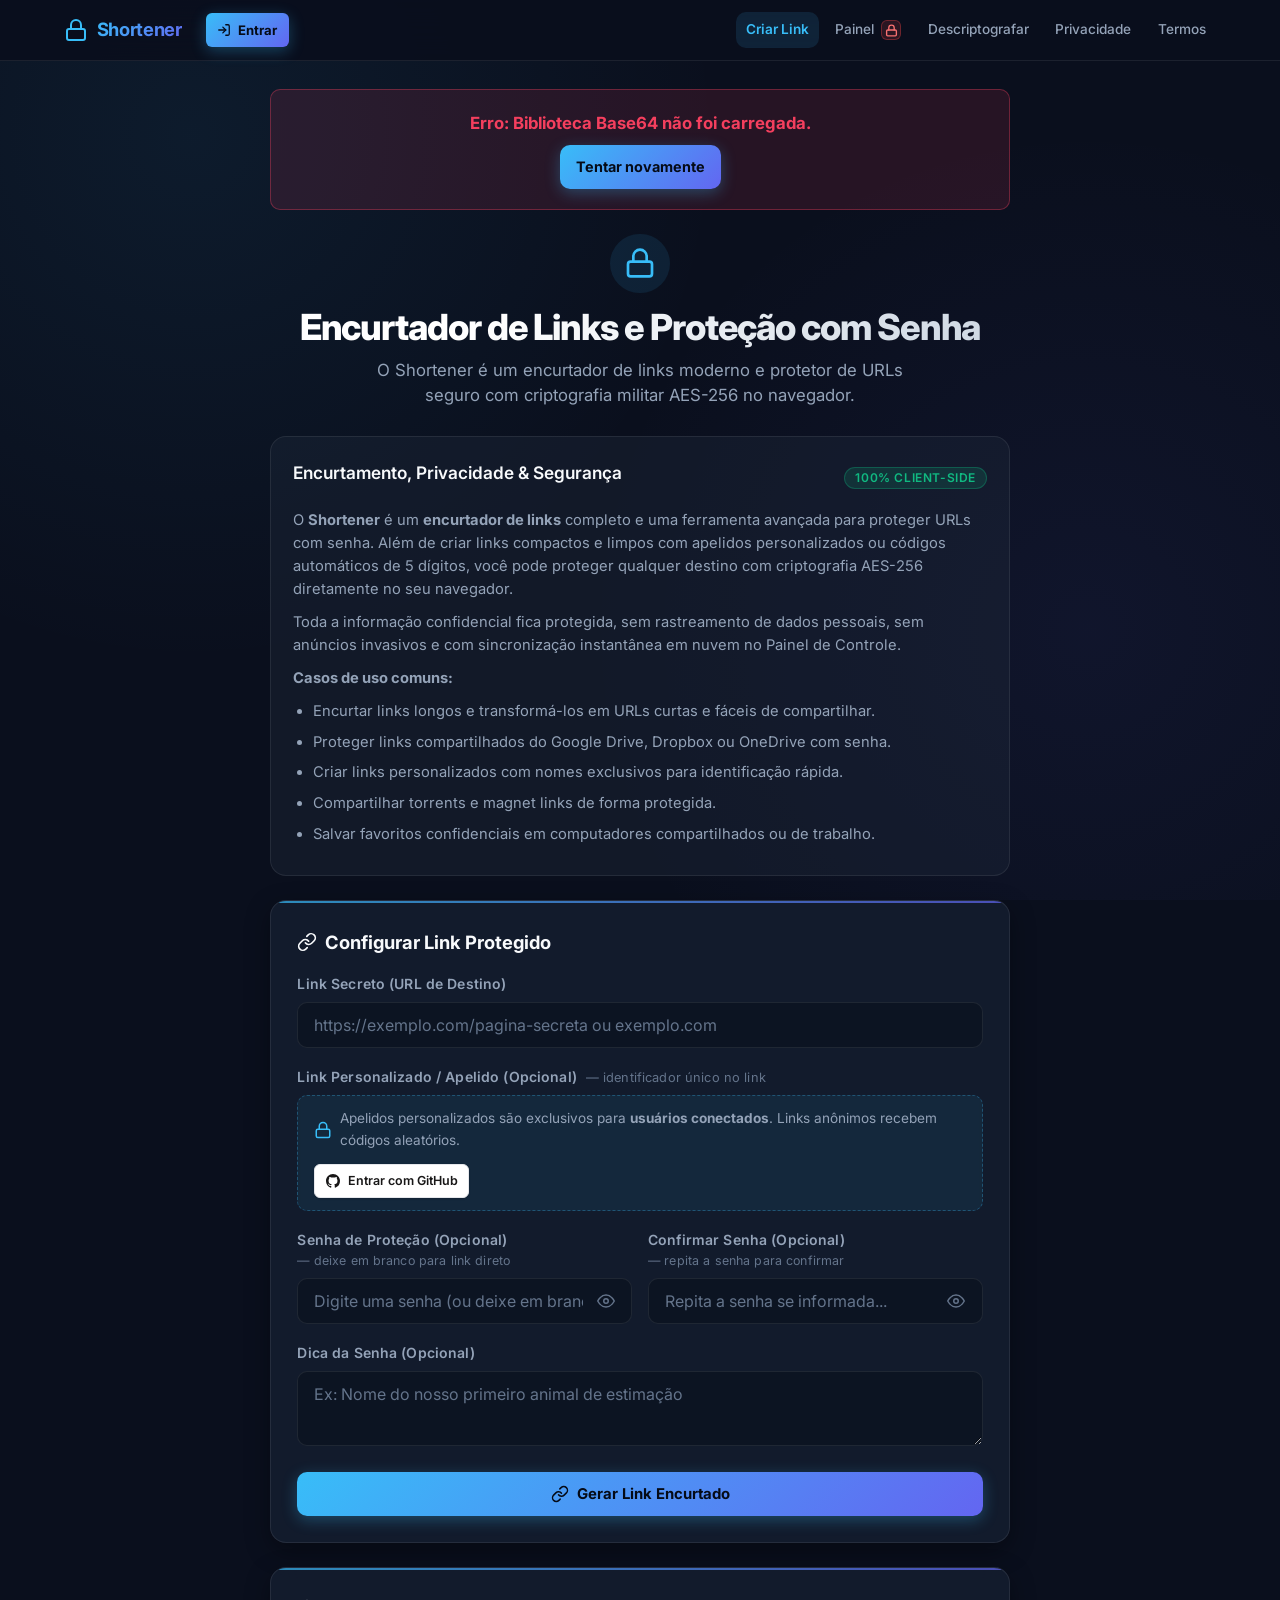
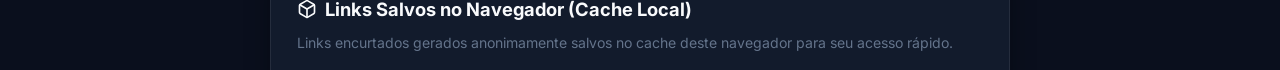
==== commit f0f89dda: "fix(header): mantem marca, botao entrar e menu hamburguer rigorosamente na mesma linha no mobile" ====
--- a/index.html
+++ b/index.html
@@ -27,23 +27,23 @@
   <meta name="twitter:image" content="https://shortener.dedyn.io/favicon.png" />
   <!-- Ícones e Viewport -->
   <meta name="viewport" content="width=device-width, initial-scale=1.0, viewport-fit=cover" />
-  <link rel="icon" type="image/svg+xml" href="favicon.svg?v=68.0" />
-  <link rel="icon" type="image/png" href="favicon.png?v=68.0" />
-  <link rel="shortcut icon" type="image/x-icon" href="favicon.ico?v=68.0" />
-  <link rel="apple-touch-icon" href="favicon.png?v=68.0" />
+  <link rel="icon" type="image/svg+xml" href="favicon.svg?v=69.0" />
+  <link rel="icon" type="image/png" href="favicon.png?v=69.0" />
+  <link rel="shortcut icon" type="image/x-icon" href="favicon.ico?v=69.0" />
+  <link rel="apple-touch-icon" href="favicon.png?v=69.0" />
 
   <!-- Estilos -->
-  <link rel="stylesheet" href="style.css?v=68.0" type="text/css" />
-
-  <script type="text/javascript" src="config.js?v=68.0"></script>
-  <script type="text/javascript" src="b64.js?v=68.0"></script>
-  <script type="text/javascript" src="api.js?v=68.0"></script>
-  <script type="text/javascript" src="profanity-filter.js?v=68.0"></script>
-  <script type="text/javascript" src="supabase-db.js?v=68.0"></script>
-  <script type="text/javascript" src="auth.js?v=68.0"></script>
-  <script type="text/javascript" src="totp.js?v=68.0"></script>
-  <script type="text/javascript" src="tracker.js?v=68.0"></script>
-  <script type="text/javascript" src="index.js?v=68.0"></script>
+  <link rel="stylesheet" href="style.css?v=69.0" type="text/css" />
+
+  <script type="text/javascript" src="config.js?v=69.0"></script>
+  <script type="text/javascript" src="b64.js?v=69.0"></script>
+  <script type="text/javascript" src="api.js?v=69.0"></script>
+  <script type="text/javascript" src="profanity-filter.js?v=69.0"></script>
+  <script type="text/javascript" src="supabase-db.js?v=69.0"></script>
+  <script type="text/javascript" src="auth.js?v=69.0"></script>
+  <script type="text/javascript" src="totp.js?v=69.0"></script>
+  <script type="text/javascript" src="tracker.js?v=69.0"></script>
+  <script type="text/javascript" src="index.js?v=69.0"></script>
 </head>
 
 <body onload="main()">
@@ -208,3 +208,4 @@
 
 
 
+
--- a/style.css
+++ b/style.css
@@ -250,8 +250,7 @@
   display: inline-flex;
   align-items: center;
   flex-shrink: 0;
-  order: 3;
-  margin-left: 0.4rem;
+  margin-left: 0.5rem;
 }
 
 .mobile-menu-toggle {
@@ -339,38 +338,37 @@
   display: inline;
 }
 
-@media (max-width: 860px), (orientation: landscape) and (max-height: 550px) {
+@media (max-width: 860px) {
   .site-header {
     width: 100%;
     overflow-x: clip;
   }
 
   .header-container {
-    padding: 0.45rem 0.75rem !important;
-    display: grid !important;
-    grid-template-columns: 1fr auto 1fr !important;
+    padding: 0.5rem 0.85rem !important;
+    display: flex !important;
+    justify-content: space-between !important;
     align-items: center !important;
-    gap: 0.35rem !important;
+    flex-wrap: nowrap !important;
+    gap: 0.4rem !important;
     position: relative !important;
     width: 100% !important;
     box-sizing: border-box !important;
   }
 
   .brand {
-    grid-column: 1 !important;
-    justify-self: start !important;
     display: inline-flex !important;
     align-items: center !important;
     flex: 0 0 auto !important;
-    font-size: 0.95rem !important;
-    gap: 0.35rem !important;
+    font-size: 1rem !important;
+    gap: 0.4rem !important;
     min-width: 0 !important;
     white-space: nowrap !important;
   }
 
   .brand-icon {
-    width: 18px !important;
-    height: 18px !important;
+    width: 20px !important;
+    height: 20px !important;
     flex-shrink: 0 !important;
   }
 
@@ -379,37 +377,33 @@
     font-weight: 700 !important;
   }
 
-  /* Botão de Autenticação / Perfil do Usuário rigorosamente centralizado no meio exato do cabeçalho via CSS Grid */
+  /* Botão de Autenticação / Perfil do Usuário e Menu alinhados na mesma linha à direita */
   .auth-slot {
-    grid-column: 2 !important;
-    justify-self: center !important;
-    margin: 0 auto !important;
+    margin-left: auto !important;
+    margin-right: 0.15rem !important;
     display: inline-flex !important;
     align-items: center !important;
-    justify-content: center !important;
+    flex-shrink: 0 !important;
     position: static !important;
     transform: none !important;
-    min-width: 0 !important;
-    max-width: 100% !important;
-    pointer-events: auto !important;
   }
 
   .auth-btn-text-desktop {
+    display: inline !important;
+  }
+
+  .auth-btn-text-mobile {
     display: none !important;
-  }
-
-  .auth-btn-text-mobile {
-    display: inline !important;
   }
 
   .auth-slot .auth-login-btn {
     display: inline-flex !important;
     align-items: center !important;
-    padding: 0.25rem 0.55rem !important;
-    font-size: 0.76rem !important;
-    min-height: 30px !important;
-    height: 30px !important;
-    gap: 0.3rem !important;
+    padding: 0.3rem 0.65rem !important;
+    font-size: 0.82rem !important;
+    min-height: 34px !important;
+    height: 34px !important;
+    gap: 0.35rem !important;
     white-space: nowrap !important;
     flex-shrink: 0 !important;
   }
@@ -420,32 +414,30 @@
     flex-wrap: nowrap !important;
     align-items: center !important;
     gap: 0.25rem !important;
-    min-width: 0 !important;
-    max-width: 100% !important;
+    flex-shrink: 0 !important;
   }
 
   .user-avatar-btn {
     display: inline-flex !important;
     align-items: center !important;
-    padding: 0.15rem 0.4rem 0.15rem 0.2rem !important;
-    font-size: 0.72rem !important;
-    min-height: 30px !important;
-    height: 30px !important;
-    gap: 0.25rem !important;
-    min-width: 0 !important;
-    max-width: 115px !important;
+    padding: 0.15rem 0.45rem 0.15rem 0.25rem !important;
+    font-size: 0.78rem !important;
+    min-height: 34px !important;
+    height: 34px !important;
+    gap: 0.3rem !important;
+    max-width: 120px !important;
     flex-shrink: 1 !important;
   }
 
   .user-avatar-img {
-    width: 20px !important;
-    height: 20px !important;
+    width: 22px !important;
+    height: 22px !important;
     flex-shrink: 0 !important;
   }
 
   .user-name-label {
-    max-width: 70px !important;
-    font-size: 0.72rem !important;
+    max-width: 75px !important;
+    font-size: 0.78rem !important;
     overflow: hidden !important;
     text-overflow: ellipsis !important;
     white-space: nowrap !important;
@@ -455,37 +447,36 @@
   .user-logout-btn {
     display: inline-flex !important;
     align-items: center !important;
-    padding: 0.2rem 0.4rem !important;
-    font-size: 0.72rem !important;
-    min-height: 30px !important;
-    height: 30px !important;
+    padding: 0.25rem 0.45rem !important;
+    font-size: 0.76rem !important;
+    min-height: 34px !important;
+    height: 34px !important;
     gap: 0.2rem !important;
     flex-shrink: 0 !important;
     white-space: nowrap !important;
   }
 
   .user-logout-btn svg {
-    width: 12px !important;
-    height: 12px !important;
+    width: 13px !important;
+    height: 13px !important;
   }
 
   .mobile-menu-toggle {
-    grid-column: 3 !important;
-    justify-self: end !important;
     display: inline-flex !important;
     align-items: center !important;
     justify-content: center !important;
-    width: 32px !important;
-    height: 32px !important;
-    min-width: 32px !important;
-    min-height: 32px !important;
+    width: 34px !important;
+    height: 34px !important;
+    min-width: 34px !important;
+    min-height: 34px !important;
     padding: 0 !important;
     flex-shrink: 0 !important;
+    margin-left: 0.2rem !important;
   }
 
   .mobile-menu-toggle svg {
-    width: 18px !important;
-    height: 18px !important;
+    width: 20px !important;
+    height: 20px !important;
   }
 
   .site-header nav {
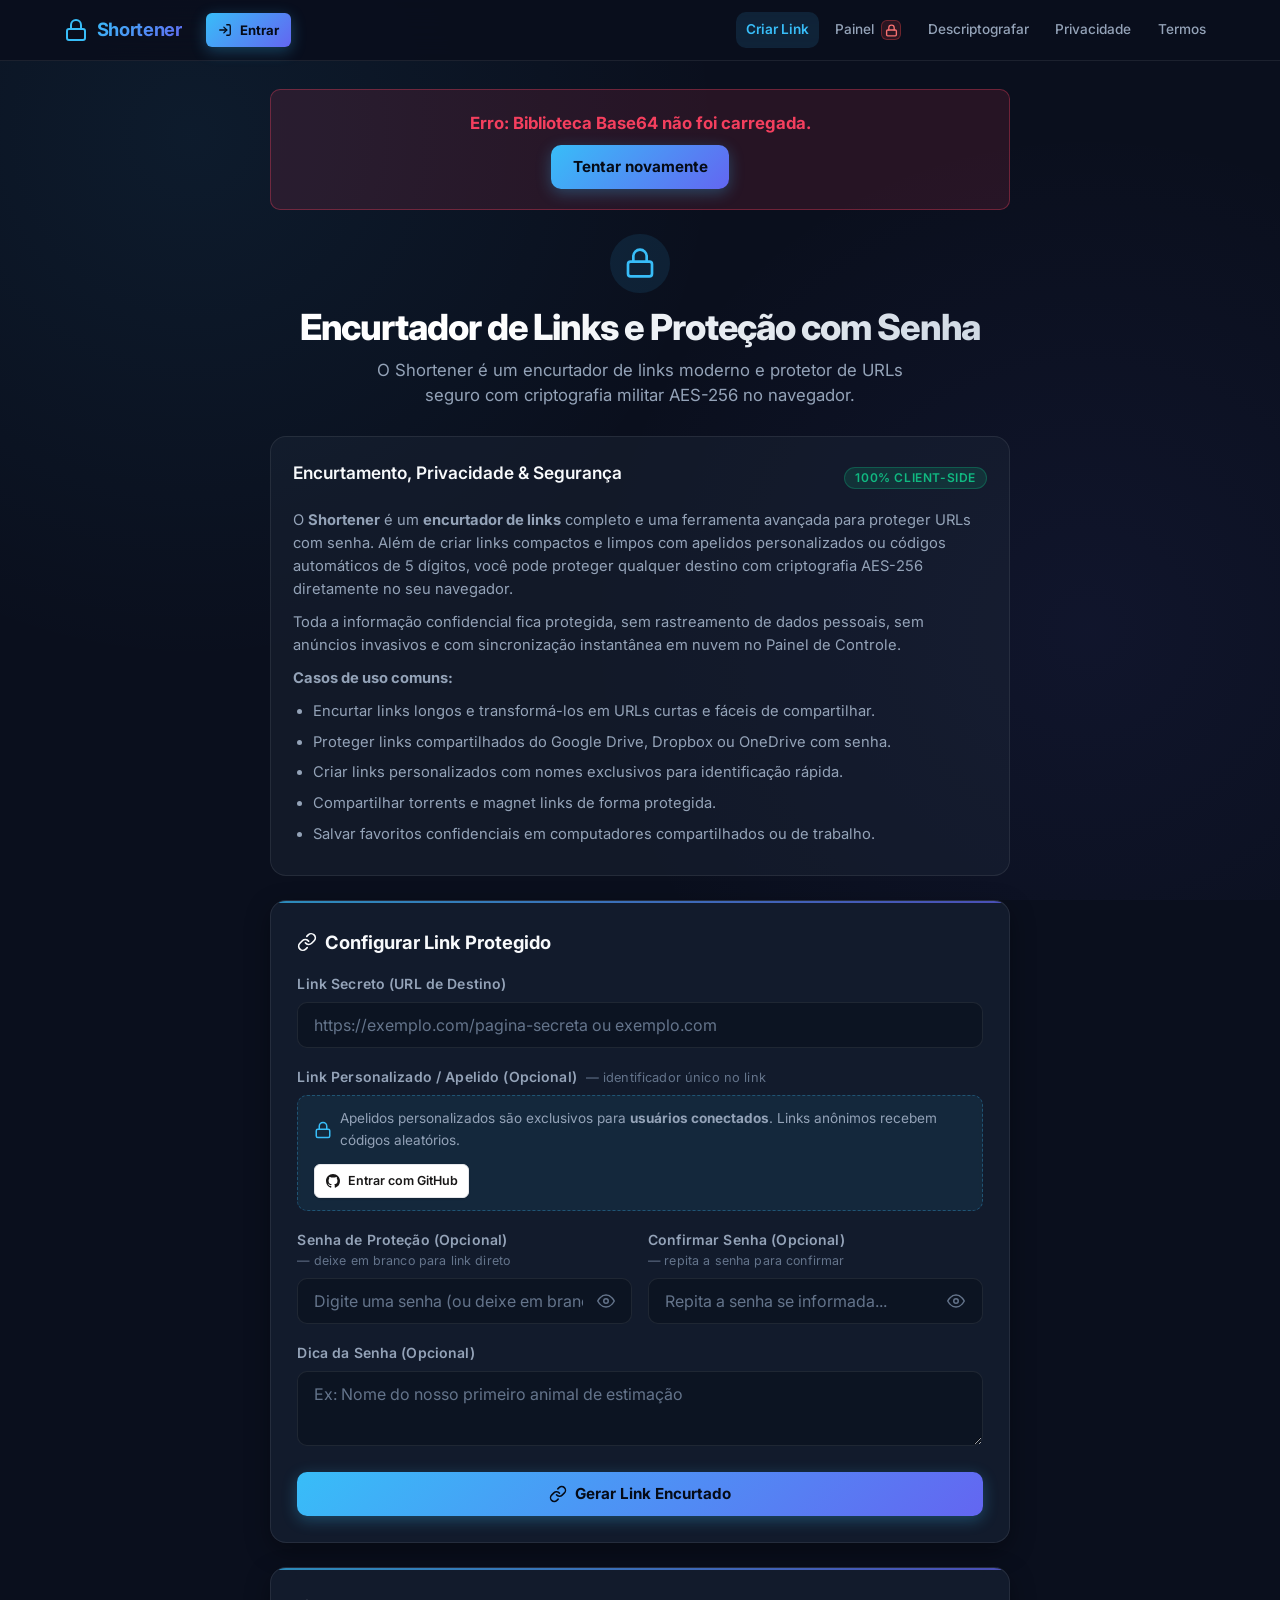
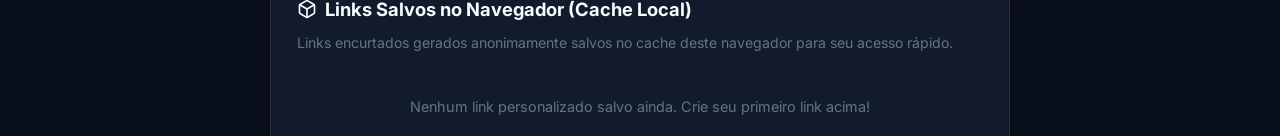
==== commit 912a2f47: "fix(header): centraliza perfeitamente o botao entrar no meio do cabecalho no mobile" ====
--- a/index.html
+++ b/index.html
@@ -27,23 +27,23 @@
   <meta name="twitter:image" content="https://shortener.dedyn.io/favicon.png" />
   <!-- Ícones e Viewport -->
   <meta name="viewport" content="width=device-width, initial-scale=1.0, viewport-fit=cover" />
-  <link rel="icon" type="image/svg+xml" href="favicon.svg?v=69.0" />
-  <link rel="icon" type="image/png" href="favicon.png?v=69.0" />
-  <link rel="shortcut icon" type="image/x-icon" href="favicon.ico?v=69.0" />
-  <link rel="apple-touch-icon" href="favicon.png?v=69.0" />
+  <link rel="icon" type="image/svg+xml" href="favicon.svg?v=70.0" />
+  <link rel="icon" type="image/png" href="favicon.png?v=70.0" />
+  <link rel="shortcut icon" type="image/x-icon" href="favicon.ico?v=70.0" />
+  <link rel="apple-touch-icon" href="favicon.png?v=70.0" />
 
   <!-- Estilos -->
-  <link rel="stylesheet" href="style.css?v=69.0" type="text/css" />
-
-  <script type="text/javascript" src="config.js?v=69.0"></script>
-  <script type="text/javascript" src="b64.js?v=69.0"></script>
-  <script type="text/javascript" src="api.js?v=69.0"></script>
-  <script type="text/javascript" src="profanity-filter.js?v=69.0"></script>
-  <script type="text/javascript" src="supabase-db.js?v=69.0"></script>
-  <script type="text/javascript" src="auth.js?v=69.0"></script>
-  <script type="text/javascript" src="totp.js?v=69.0"></script>
-  <script type="text/javascript" src="tracker.js?v=69.0"></script>
-  <script type="text/javascript" src="index.js?v=69.0"></script>
+  <link rel="stylesheet" href="style.css?v=70.0" type="text/css" />
+
+  <script type="text/javascript" src="config.js?v=70.0"></script>
+  <script type="text/javascript" src="b64.js?v=70.0"></script>
+  <script type="text/javascript" src="api.js?v=70.0"></script>
+  <script type="text/javascript" src="profanity-filter.js?v=70.0"></script>
+  <script type="text/javascript" src="supabase-db.js?v=70.0"></script>
+  <script type="text/javascript" src="auth.js?v=70.0"></script>
+  <script type="text/javascript" src="totp.js?v=70.0"></script>
+  <script type="text/javascript" src="tracker.js?v=70.0"></script>
+  <script type="text/javascript" src="index.js?v=70.0"></script>
 </head>
 
 <body onload="main()">
@@ -209,3 +209,4 @@
 
 
 
+
--- a/style.css
+++ b/style.css
@@ -364,6 +364,7 @@
     gap: 0.4rem !important;
     min-width: 0 !important;
     white-space: nowrap !important;
+    z-index: 2 !important;
   }
 
   .brand-icon {
@@ -377,15 +378,18 @@
     font-weight: 700 !important;
   }
 
-  /* Botão de Autenticação / Perfil do Usuário e Menu alinhados na mesma linha à direita */
+  /* Botão de Autenticação / Perfil do Usuário rigorosamente centralizado no meio da página no mobile */
   .auth-slot {
-    margin-left: auto !important;
-    margin-right: 0.15rem !important;
+    position: absolute !important;
+    left: 50% !important;
+    top: 50% !important;
+    transform: translate(-50%, -50%) !important;
     display: inline-flex !important;
     align-items: center !important;
-    flex-shrink: 0 !important;
-    position: static !important;
-    transform: none !important;
+    justify-content: center !important;
+    margin: 0 !important;
+    z-index: 1 !important;
+    pointer-events: auto !important;
   }
 
   .auth-btn-text-desktop {
@@ -400,9 +404,9 @@
     display: inline-flex !important;
     align-items: center !important;
     padding: 0.3rem 0.65rem !important;
-    font-size: 0.82rem !important;
-    min-height: 34px !important;
-    height: 34px !important;
+    font-size: 0.8rem !important;
+    min-height: 32px !important;
+    height: 32px !important;
     gap: 0.35rem !important;
     white-space: nowrap !important;
     flex-shrink: 0 !important;
@@ -420,24 +424,24 @@
   .user-avatar-btn {
     display: inline-flex !important;
     align-items: center !important;
-    padding: 0.15rem 0.45rem 0.15rem 0.25rem !important;
-    font-size: 0.78rem !important;
-    min-height: 34px !important;
-    height: 34px !important;
-    gap: 0.3rem !important;
-    max-width: 120px !important;
+    padding: 0.15rem 0.4rem 0.15rem 0.2rem !important;
+    font-size: 0.75rem !important;
+    min-height: 32px !important;
+    height: 32px !important;
+    gap: 0.25rem !important;
+    max-width: 110px !important;
     flex-shrink: 1 !important;
   }
 
   .user-avatar-img {
-    width: 22px !important;
-    height: 22px !important;
+    width: 20px !important;
+    height: 20px !important;
     flex-shrink: 0 !important;
   }
 
   .user-name-label {
-    max-width: 75px !important;
-    font-size: 0.78rem !important;
+    max-width: 65px !important;
+    font-size: 0.75rem !important;
     overflow: hidden !important;
     text-overflow: ellipsis !important;
     white-space: nowrap !important;
@@ -447,21 +451,22 @@
   .user-logout-btn {
     display: inline-flex !important;
     align-items: center !important;
-    padding: 0.25rem 0.45rem !important;
-    font-size: 0.76rem !important;
-    min-height: 34px !important;
-    height: 34px !important;
+    padding: 0.2rem 0.4rem !important;
+    font-size: 0.75rem !important;
+    min-height: 32px !important;
+    height: 32px !important;
     gap: 0.2rem !important;
     flex-shrink: 0 !important;
     white-space: nowrap !important;
   }
 
   .user-logout-btn svg {
-    width: 13px !important;
-    height: 13px !important;
+    width: 12px !important;
+    height: 12px !important;
   }
 
   .mobile-menu-toggle {
+    margin-left: auto !important;
     display: inline-flex !important;
     align-items: center !important;
     justify-content: center !important;
@@ -471,7 +476,7 @@
     min-height: 34px !important;
     padding: 0 !important;
     flex-shrink: 0 !important;
-    margin-left: 0.2rem !important;
+    z-index: 2 !important;
   }
 
   .mobile-menu-toggle svg {
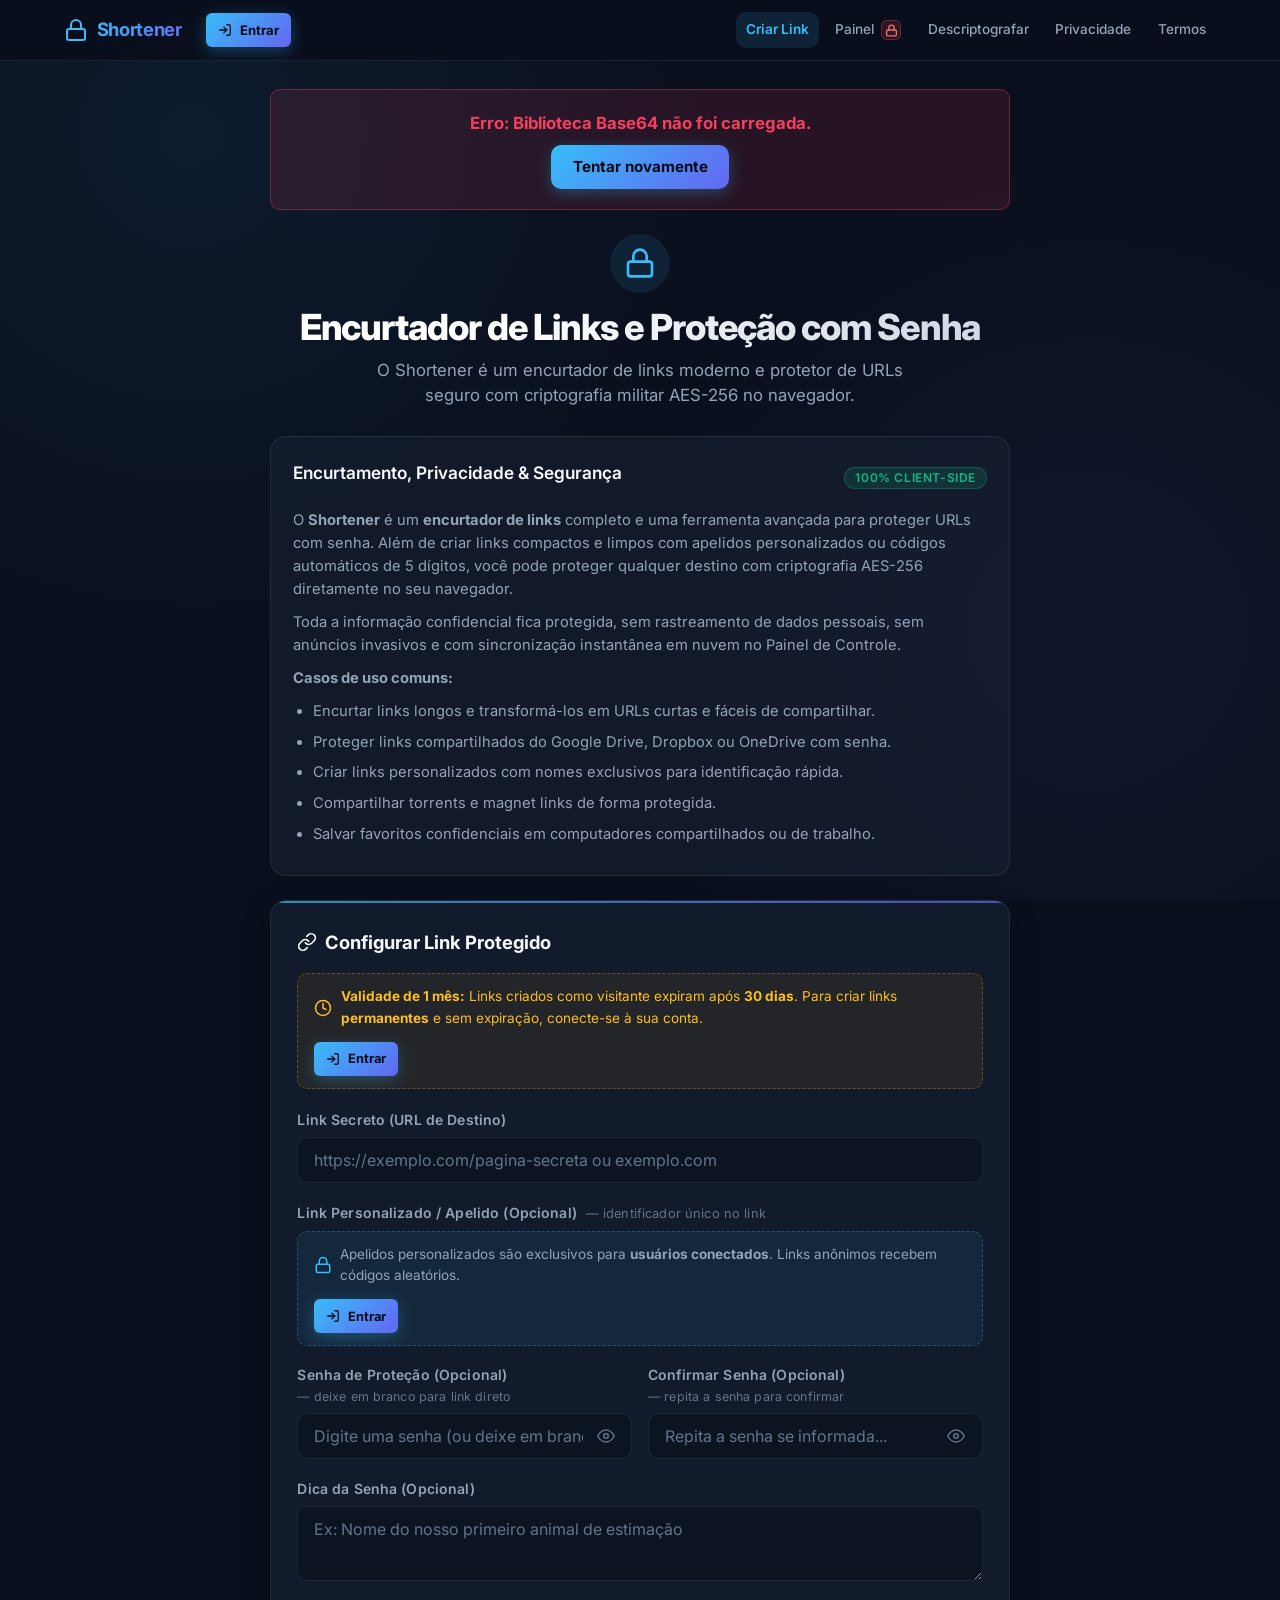
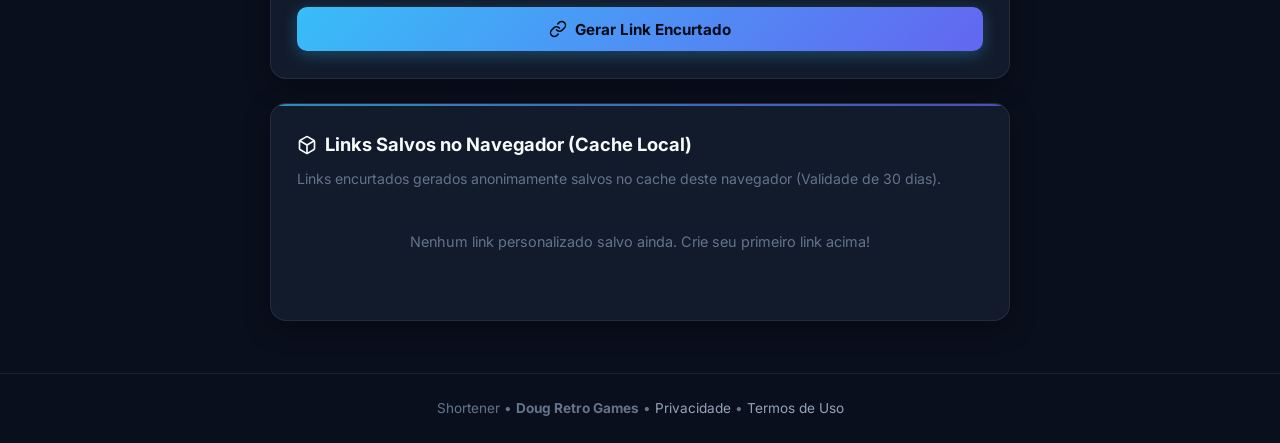
==== commit 51d077ea: "feat(links): adiciona validade de 1 mes (30 dias) para links de visitantes, orientacao visual para l" ====
--- a/index.html
+++ b/index.html
@@ -27,23 +27,23 @@
   <meta name="twitter:image" content="https://shortener.dedyn.io/favicon.png" />
   <!-- Ícones e Viewport -->
   <meta name="viewport" content="width=device-width, initial-scale=1.0, viewport-fit=cover" />
-  <link rel="icon" type="image/svg+xml" href="favicon.svg?v=70.0" />
-  <link rel="icon" type="image/png" href="favicon.png?v=70.0" />
-  <link rel="shortcut icon" type="image/x-icon" href="favicon.ico?v=70.0" />
-  <link rel="apple-touch-icon" href="favicon.png?v=70.0" />
+  <link rel="icon" type="image/svg+xml" href="favicon.svg?v=72.0" />
+  <link rel="icon" type="image/png" href="favicon.png?v=72.0" />
+  <link rel="shortcut icon" type="image/x-icon" href="favicon.ico?v=72.0" />
+  <link rel="apple-touch-icon" href="favicon.png?v=72.0" />
 
   <!-- Estilos -->
-  <link rel="stylesheet" href="style.css?v=70.0" type="text/css" />
-
-  <script type="text/javascript" src="config.js?v=70.0"></script>
-  <script type="text/javascript" src="b64.js?v=70.0"></script>
-  <script type="text/javascript" src="api.js?v=70.0"></script>
-  <script type="text/javascript" src="profanity-filter.js?v=70.0"></script>
-  <script type="text/javascript" src="supabase-db.js?v=70.0"></script>
-  <script type="text/javascript" src="auth.js?v=70.0"></script>
-  <script type="text/javascript" src="totp.js?v=70.0"></script>
-  <script type="text/javascript" src="tracker.js?v=70.0"></script>
-  <script type="text/javascript" src="index.js?v=70.0"></script>
+  <link rel="stylesheet" href="style.css?v=72.0" type="text/css" />
+
+  <script type="text/javascript" src="config.js?v=72.0"></script>
+  <script type="text/javascript" src="b64.js?v=72.0"></script>
+  <script type="text/javascript" src="api.js?v=72.0"></script>
+  <script type="text/javascript" src="profanity-filter.js?v=72.0"></script>
+  <script type="text/javascript" src="supabase-db.js?v=72.0"></script>
+  <script type="text/javascript" src="auth.js?v=72.0"></script>
+  <script type="text/javascript" src="totp.js?v=72.0"></script>
+  <script type="text/javascript" src="tracker.js?v=72.0"></script>
+  <script type="text/javascript" src="index.js?v=72.0"></script>
 </head>
 
 <body onload="main()">
@@ -210,3 +210,5 @@
 
 
 
+
+
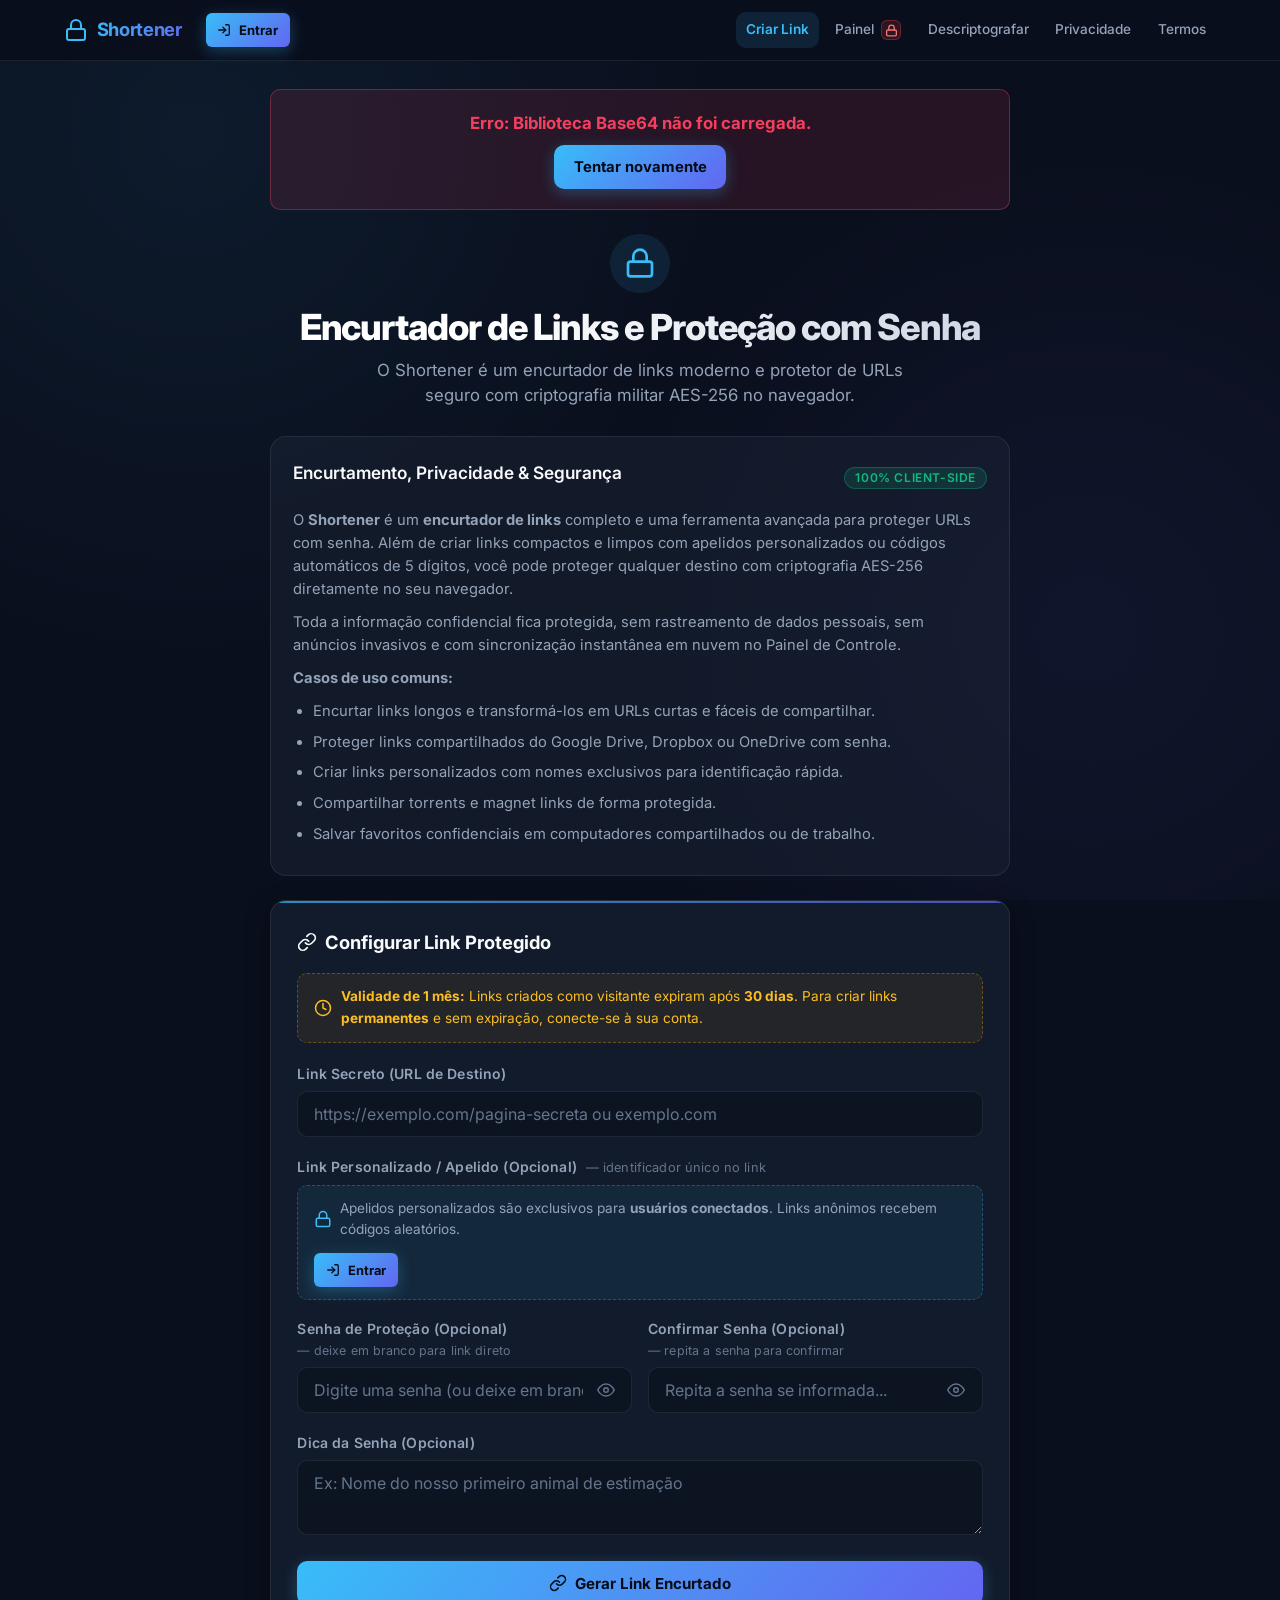
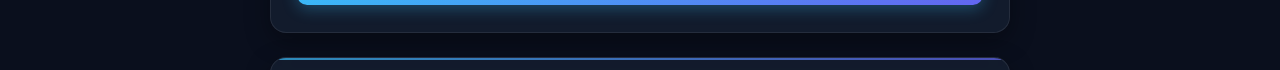
==== commit 48e83366: "fix(ui): remove botao Entrar do aviso de validade de 1 mes mantendo layout limpo" ====
--- a/index.html
+++ b/index.html
@@ -27,23 +27,23 @@
   <meta name="twitter:image" content="https://shortener.dedyn.io/favicon.png" />
   <!-- Ícones e Viewport -->
   <meta name="viewport" content="width=device-width, initial-scale=1.0, viewport-fit=cover" />
-  <link rel="icon" type="image/svg+xml" href="favicon.svg?v=72.0" />
-  <link rel="icon" type="image/png" href="favicon.png?v=72.0" />
-  <link rel="shortcut icon" type="image/x-icon" href="favicon.ico?v=72.0" />
-  <link rel="apple-touch-icon" href="favicon.png?v=72.0" />
+  <link rel="icon" type="image/svg+xml" href="favicon.svg?v=73.0" />
+  <link rel="icon" type="image/png" href="favicon.png?v=73.0" />
+  <link rel="shortcut icon" type="image/x-icon" href="favicon.ico?v=73.0" />
+  <link rel="apple-touch-icon" href="favicon.png?v=73.0" />
 
   <!-- Estilos -->
-  <link rel="stylesheet" href="style.css?v=72.0" type="text/css" />
-
-  <script type="text/javascript" src="config.js?v=72.0"></script>
-  <script type="text/javascript" src="b64.js?v=72.0"></script>
-  <script type="text/javascript" src="api.js?v=72.0"></script>
-  <script type="text/javascript" src="profanity-filter.js?v=72.0"></script>
-  <script type="text/javascript" src="supabase-db.js?v=72.0"></script>
-  <script type="text/javascript" src="auth.js?v=72.0"></script>
-  <script type="text/javascript" src="totp.js?v=72.0"></script>
-  <script type="text/javascript" src="tracker.js?v=72.0"></script>
-  <script type="text/javascript" src="index.js?v=72.0"></script>
+  <link rel="stylesheet" href="style.css?v=73.0" type="text/css" />
+
+  <script type="text/javascript" src="config.js?v=73.0"></script>
+  <script type="text/javascript" src="b64.js?v=73.0"></script>
+  <script type="text/javascript" src="api.js?v=73.0"></script>
+  <script type="text/javascript" src="profanity-filter.js?v=73.0"></script>
+  <script type="text/javascript" src="supabase-db.js?v=73.0"></script>
+  <script type="text/javascript" src="auth.js?v=73.0"></script>
+  <script type="text/javascript" src="totp.js?v=73.0"></script>
+  <script type="text/javascript" src="tracker.js?v=73.0"></script>
+  <script type="text/javascript" src="index.js?v=73.0"></script>
 </head>
 
 <body onload="main()">
@@ -212,3 +212,4 @@
 
 
 
+
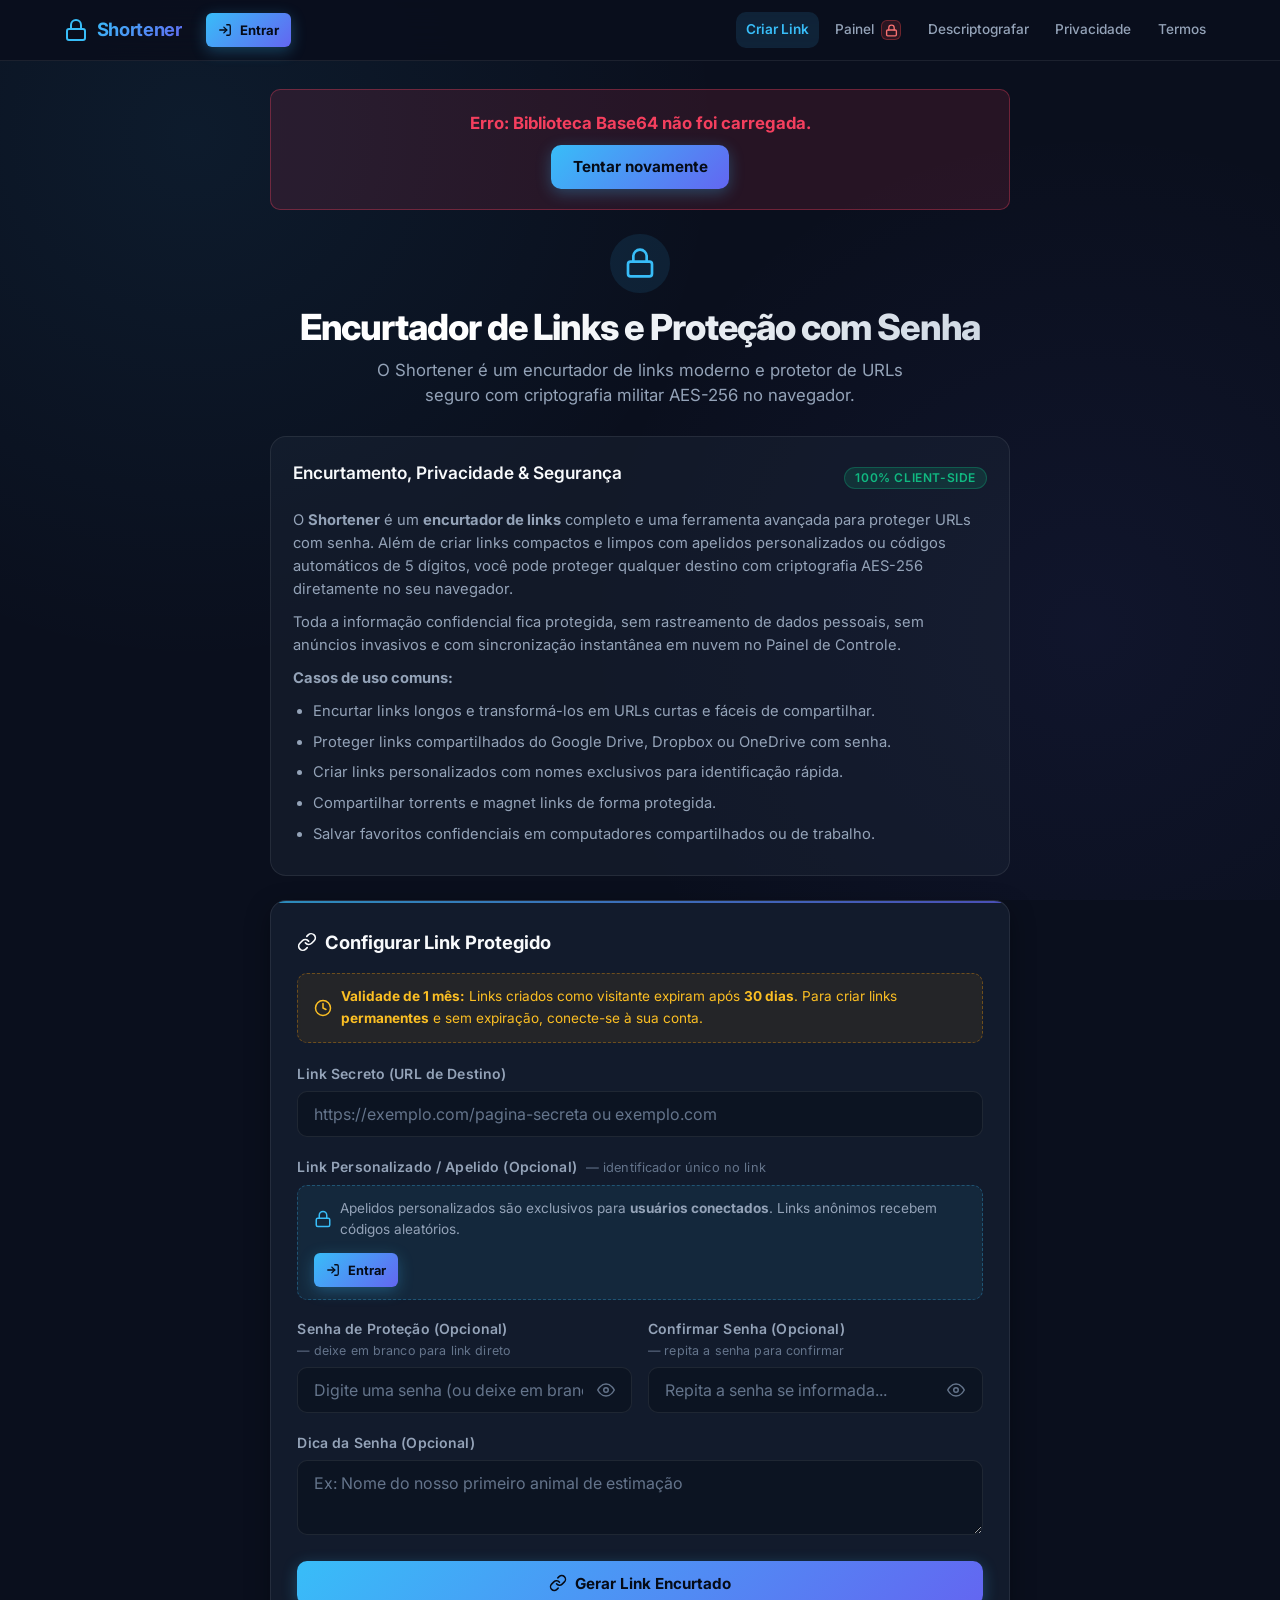
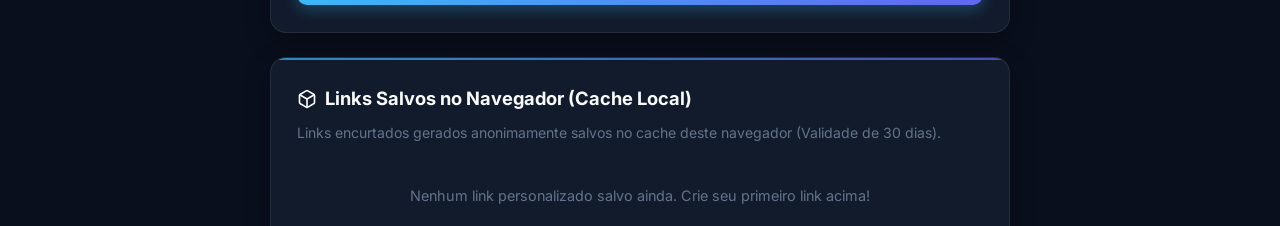
==== commit a4c89555: "fix(links): corrige verificacao de apelido na edicao de links e implementa sincronizacao do 2FA em n" ====
--- a/index.html
+++ b/index.html
@@ -27,23 +27,23 @@
   <meta name="twitter:image" content="https://shortener.dedyn.io/favicon.png" />
   <!-- Ícones e Viewport -->
   <meta name="viewport" content="width=device-width, initial-scale=1.0, viewport-fit=cover" />
-  <link rel="icon" type="image/svg+xml" href="favicon.svg?v=73.0" />
-  <link rel="icon" type="image/png" href="favicon.png?v=73.0" />
-  <link rel="shortcut icon" type="image/x-icon" href="favicon.ico?v=73.0" />
-  <link rel="apple-touch-icon" href="favicon.png?v=73.0" />
+  <link rel="icon" type="image/svg+xml" href="favicon.svg?v=74.0" />
+  <link rel="icon" type="image/png" href="favicon.png?v=74.0" />
+  <link rel="shortcut icon" type="image/x-icon" href="favicon.ico?v=74.0" />
+  <link rel="apple-touch-icon" href="favicon.png?v=74.0" />
 
   <!-- Estilos -->
-  <link rel="stylesheet" href="style.css?v=73.0" type="text/css" />
-
-  <script type="text/javascript" src="config.js?v=73.0"></script>
-  <script type="text/javascript" src="b64.js?v=73.0"></script>
-  <script type="text/javascript" src="api.js?v=73.0"></script>
-  <script type="text/javascript" src="profanity-filter.js?v=73.0"></script>
-  <script type="text/javascript" src="supabase-db.js?v=73.0"></script>
-  <script type="text/javascript" src="auth.js?v=73.0"></script>
-  <script type="text/javascript" src="totp.js?v=73.0"></script>
-  <script type="text/javascript" src="tracker.js?v=73.0"></script>
-  <script type="text/javascript" src="index.js?v=73.0"></script>
+  <link rel="stylesheet" href="style.css?v=74.0" type="text/css" />
+
+  <script type="text/javascript" src="config.js?v=74.0"></script>
+  <script type="text/javascript" src="b64.js?v=74.0"></script>
+  <script type="text/javascript" src="api.js?v=74.0"></script>
+  <script type="text/javascript" src="profanity-filter.js?v=74.0"></script>
+  <script type="text/javascript" src="supabase-db.js?v=74.0"></script>
+  <script type="text/javascript" src="auth.js?v=74.0"></script>
+  <script type="text/javascript" src="totp.js?v=74.0"></script>
+  <script type="text/javascript" src="tracker.js?v=74.0"></script>
+  <script type="text/javascript" src="index.js?v=74.0"></script>
 </head>
 
 <body onload="main()">
@@ -213,3 +213,4 @@
 
 
 
+
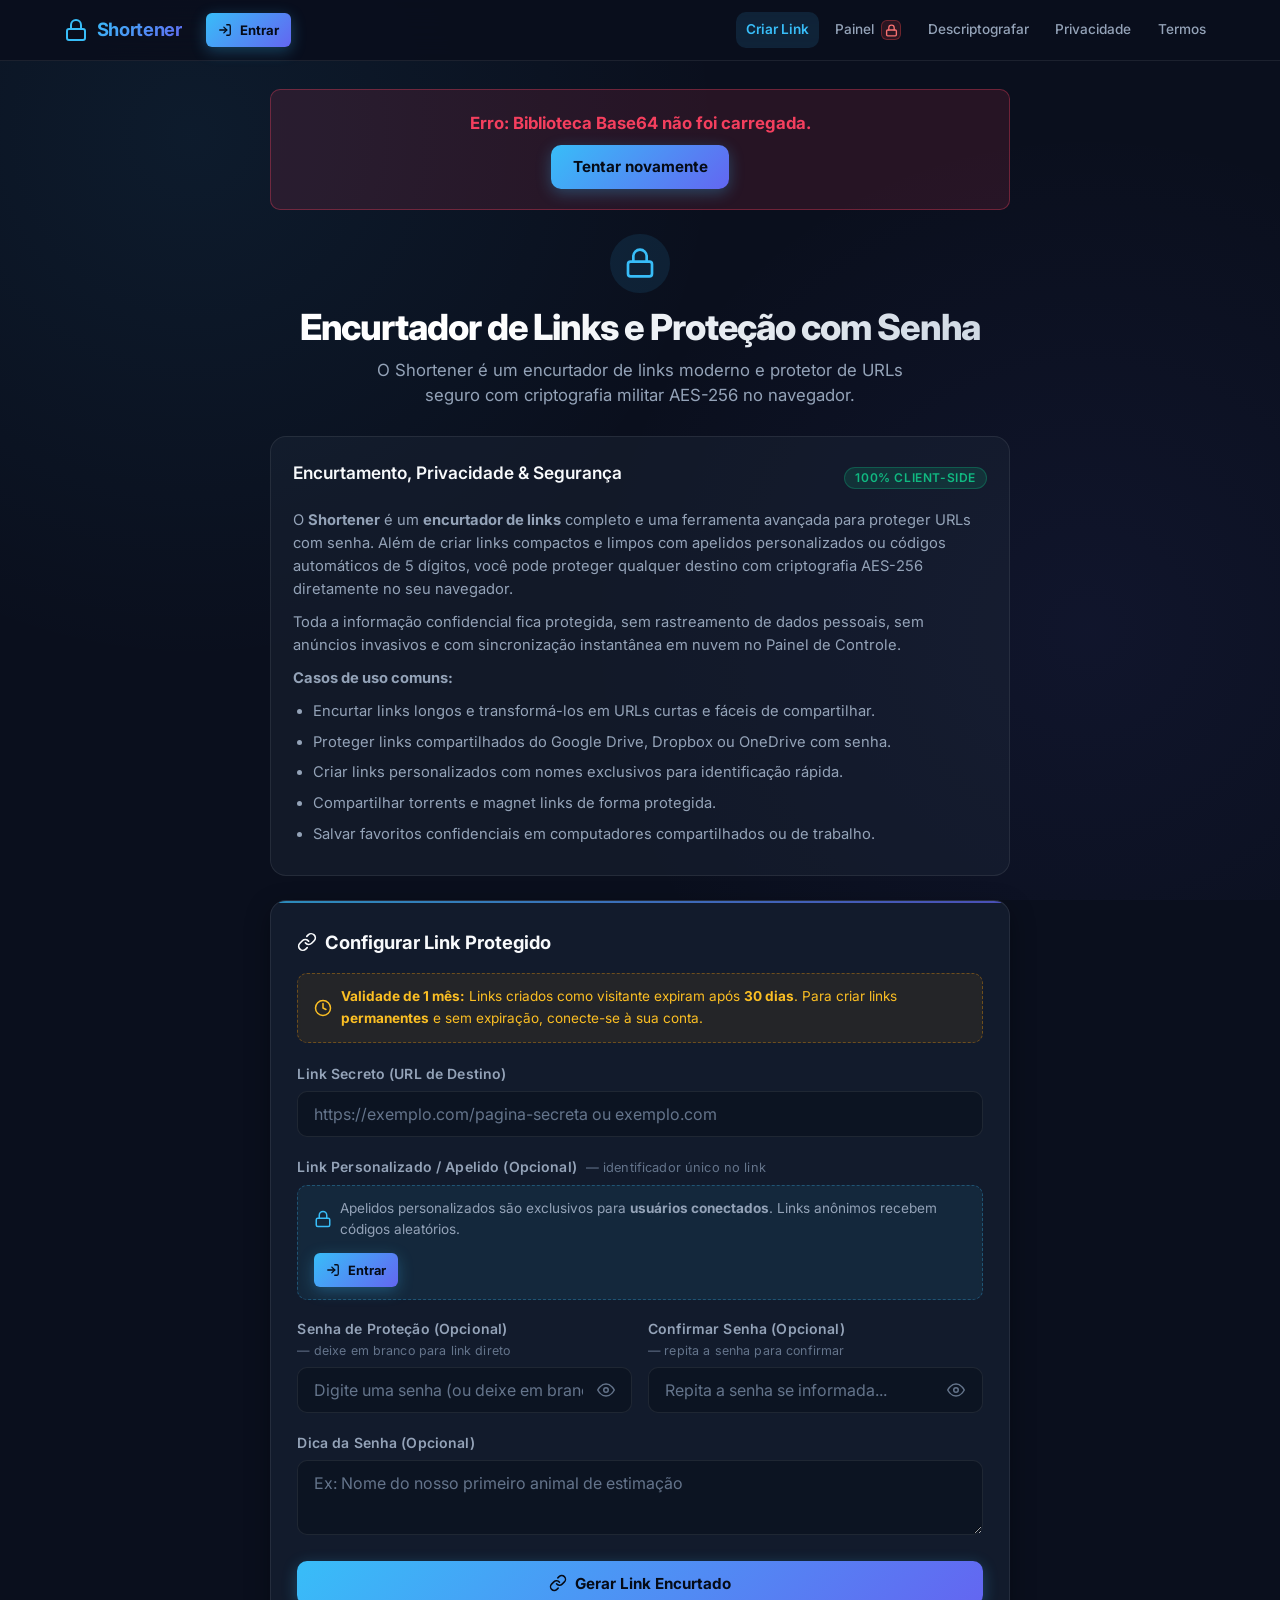
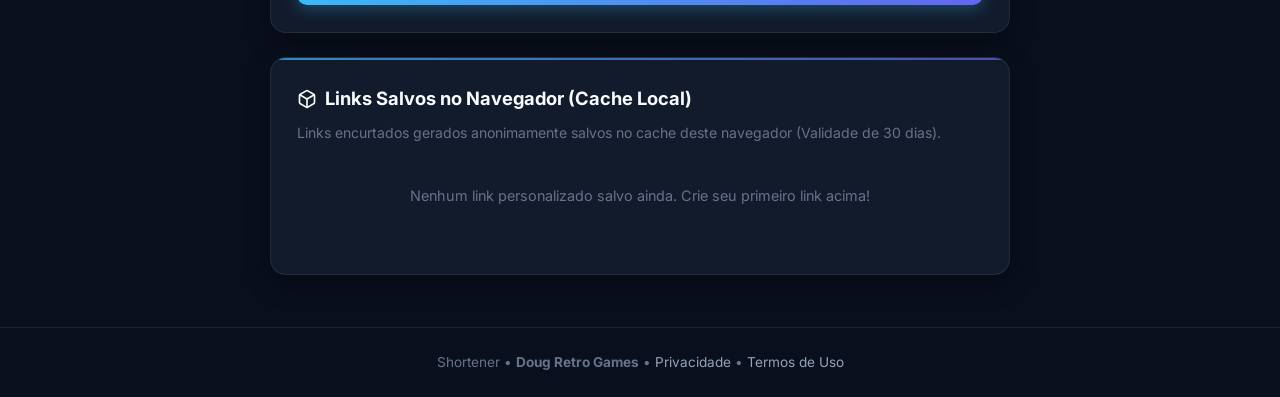
==== commit 1d5960a5: "fix(painel): declara initDashboard como funcao assincrona para carregamento correto do painel" ====
--- a/index.html
+++ b/index.html
@@ -27,23 +27,23 @@
   <meta name="twitter:image" content="https://shortener.dedyn.io/favicon.png" />
   <!-- Ícones e Viewport -->
   <meta name="viewport" content="width=device-width, initial-scale=1.0, viewport-fit=cover" />
-  <link rel="icon" type="image/svg+xml" href="favicon.svg?v=74.0" />
-  <link rel="icon" type="image/png" href="favicon.png?v=74.0" />
-  <link rel="shortcut icon" type="image/x-icon" href="favicon.ico?v=74.0" />
-  <link rel="apple-touch-icon" href="favicon.png?v=74.0" />
+  <link rel="icon" type="image/svg+xml" href="favicon.svg?v=75.0" />
+  <link rel="icon" type="image/png" href="favicon.png?v=75.0" />
+  <link rel="shortcut icon" type="image/x-icon" href="favicon.ico?v=75.0" />
+  <link rel="apple-touch-icon" href="favicon.png?v=75.0" />
 
   <!-- Estilos -->
-  <link rel="stylesheet" href="style.css?v=74.0" type="text/css" />
-
-  <script type="text/javascript" src="config.js?v=74.0"></script>
-  <script type="text/javascript" src="b64.js?v=74.0"></script>
-  <script type="text/javascript" src="api.js?v=74.0"></script>
-  <script type="text/javascript" src="profanity-filter.js?v=74.0"></script>
-  <script type="text/javascript" src="supabase-db.js?v=74.0"></script>
-  <script type="text/javascript" src="auth.js?v=74.0"></script>
-  <script type="text/javascript" src="totp.js?v=74.0"></script>
-  <script type="text/javascript" src="tracker.js?v=74.0"></script>
-  <script type="text/javascript" src="index.js?v=74.0"></script>
+  <link rel="stylesheet" href="style.css?v=75.0" type="text/css" />
+
+  <script type="text/javascript" src="config.js?v=75.0"></script>
+  <script type="text/javascript" src="b64.js?v=75.0"></script>
+  <script type="text/javascript" src="api.js?v=75.0"></script>
+  <script type="text/javascript" src="profanity-filter.js?v=75.0"></script>
+  <script type="text/javascript" src="supabase-db.js?v=75.0"></script>
+  <script type="text/javascript" src="auth.js?v=75.0"></script>
+  <script type="text/javascript" src="totp.js?v=75.0"></script>
+  <script type="text/javascript" src="tracker.js?v=75.0"></script>
+  <script type="text/javascript" src="index.js?v=75.0"></script>
 </head>
 
 <body onload="main()">
@@ -214,3 +214,4 @@
 
 
 
+
